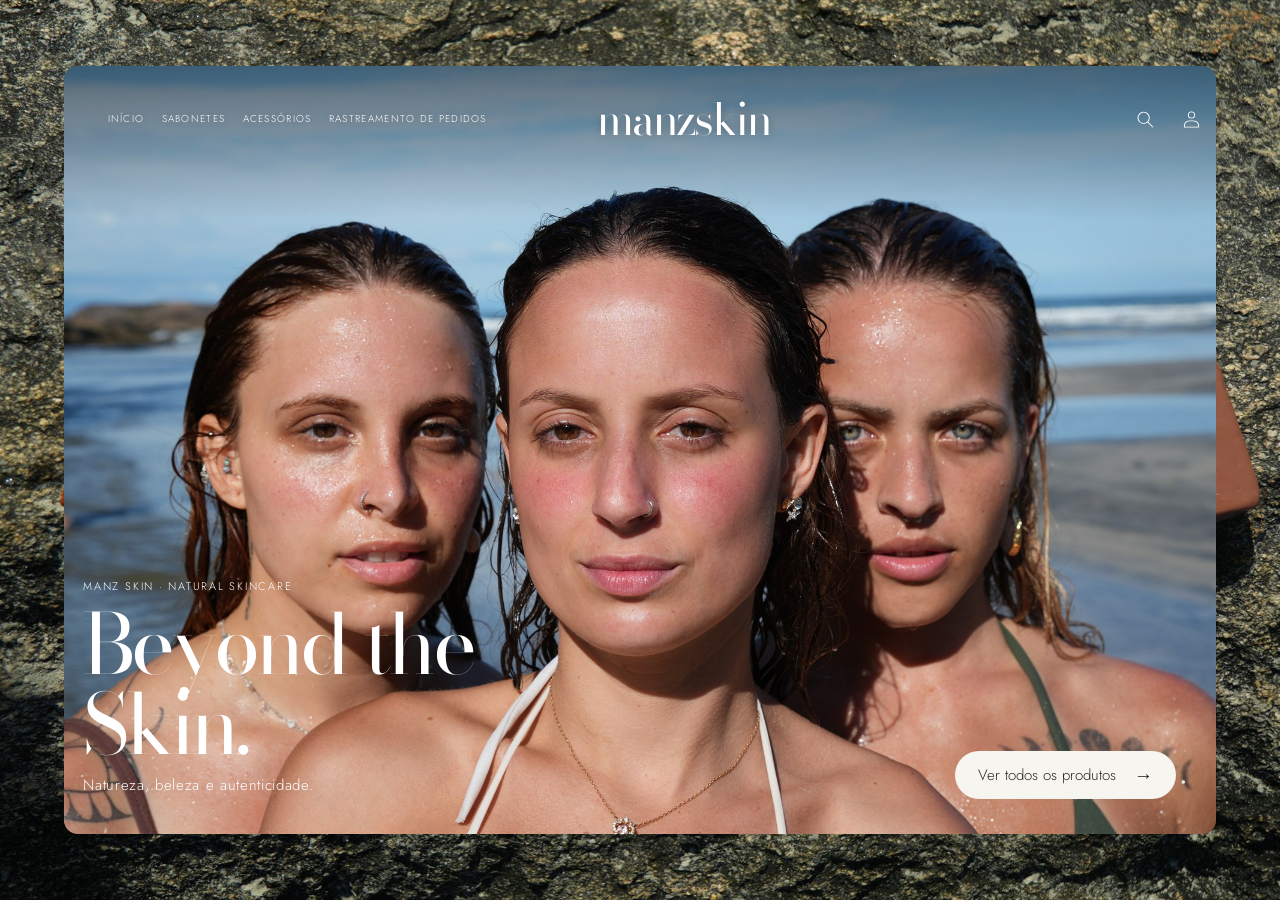
==== local-preview/hero-v2/index.html @ 19924c07 "Save Manz Skin Hero V2" ====
<!doctype html>
<html lang="pt-BR" class="js">
  <head>
    <meta charset="utf-8">
    <meta name="viewport" content="width=device-width, initial-scale=1">
    <meta name="theme-color" content="#ffffff">
    <title>Manz Skin — Hero V2 · Prévia local</title>
    <link rel="preload" href="../../assets/manz-bodoni-moda-latin.woff2" as="font" type="font/woff2" crossorigin>
    <link rel="preload" href="../../assets/manz-jost-light-latin.woff2" as="font" type="font/woff2" crossorigin>
    <link rel="stylesheet" href="../../assets/base.css">
    <link rel="stylesheet" href="../../assets/component-menu-drawer.css">
    <link rel="stylesheet" href="../hero-v1/local.css">
    <link rel="stylesheet" href="../../assets/manz-hero-v1.css">
    <link rel="stylesheet" href="../../assets/manz-hero-v2.css">
    <link rel="stylesheet" href="local-v2.css">
    <script src="../../assets/global.js" defer></script>
    <script src="../../assets/manz-hero-gsap.min.js" defer></script>
    <script src="../../assets/manz-hero-v1.js" defer></script>
    <script src="../hero-v1/local.js" defer></script>
  </head>
  <body class="manz-hero-page manz-hero-v2-active">
    <a class="local-skip-link" href="#MainContent">Pular para o conteúdo</a>
    <main id="MainContent" tabindex="-1">
      <section class="section-manz-hero-v2">
        <manz-hero class="manz-hero-shell manz-hero-v2-shell" data-manz-hero data-manz-hero-v2 data-animate="true" style="--manz-hero-v2-frame-width: 90vw; --manz-hero-v2-frame-height: 60vw; --manz-hero-v2-panel-bottom-gap: calc((100svh - min(60vw, 93.333svh)) / 2); --manz-hero-v2-radius: 14px; --manz-hero-v2-background-x: 50%; --manz-hero-v2-background-y: 52%; --manz-hero-v2-portrait-x: 50%; --manz-hero-v2-portrait-y: 50%; --manz-hero-v2-portrait-mobile-x: 50%; --manz-hero-v2-portrait-mobile-y: 45%;">
          <div class="manz-hero-v2" aria-labelledby="ManzHeroV2Title-local">
            <div class="manz-hero-v2__background" aria-hidden="true">
              <img class="manz-hero-v2__background-image" src="../../assets/manz-hero-v2-soaps-1920.jpg" srcset="../../assets/manz-hero-v2-soaps-960.jpg 960w, ../../assets/manz-hero-v2-soaps-1920.jpg 1920w, ../../assets/manz-hero-v2-soaps-2880.jpg 2880w" sizes="100vw" width="2880" height="1920" alt="" loading="eager" fetchpriority="high">
            </div>
            <div class="manz-hero-v2__panel">
              <div class="section-header shopify-section-group-header-group">
      <div class="header-wrapper">
        <header class="header header--top-center header--mobile-center page-width header--has-menu header--has-account">
          <nav class="manz-hero-nav" aria-label="Navegação principal">
            <a class="manz-hero-nav__link" href="#MainContent" aria-current="page">INÍCIO</a>
            <span class="manz-hero-nav__link" aria-disabled="true">SABONETES</span>
            <span class="manz-hero-nav__link" aria-disabled="true">ACESSÓRIOS</span>
            <span class="manz-hero-nav__link" aria-disabled="true">RASTREAMENTO DE PEDIDOS</span>
          </nav>

          <header-drawer data-breakpoint="tablet">
            <details id="Details-menu-drawer-container" class="menu-drawer-container">
              <summary class="header__icon header__icon--menu header__icon--summary link focus-inset" aria-label="Menu" aria-expanded="false">
                <span>
                  <svg class="icon icon-hamburger" viewBox="0 0 18 16" fill="none" aria-hidden="true"><path d="M1 .5a.5.5 0 100 1h15.71a.5.5 0 000-1H1zM.5 8a.5.5 0 01.5-.5h15.71a.5.5 0 010 1H1A.5.5 0 01.5 8zm0 7a.5.5 0 01.5-.5h15.71a.5.5 0 010 1H1a.5.5 0 01-.5-.5z" fill="currentColor"/></svg>
                  <svg class="icon icon-close" viewBox="0 0 18 17" fill="none" aria-hidden="true"><path d="M1 1l16 15M17 1 1 16" stroke="currentColor" stroke-width="1"/></svg>
                </span>
              </summary>
              <div id="menu-drawer" class="menu-drawer motion-reduce">
                <div class="menu-drawer__inner-container">
                  <div class="menu-drawer__navigation-container">
                    <nav class="menu-drawer__navigation" aria-label="Menu mobile">
                      <ul class="menu-drawer__menu has-submenu list-menu" role="list">
                        <li class="manz-hero-drawer-links">
                          <nav class="manz-hero-nav manz-hero-nav--mobile" aria-label="Navegação mobile">
                            <a class="manz-hero-nav__link" href="#MainContent">INÍCIO</a>
                            <span class="manz-hero-nav__link" aria-disabled="true">SABONETES</span>
                            <span class="manz-hero-nav__link" aria-disabled="true">ACESSÓRIOS</span>
                            <span class="manz-hero-nav__link" aria-disabled="true">RASTREAMENTO DE PEDIDOS</span>
                          </nav>
                        </li>
                      </ul>
                    </nav>
                  </div>
                </div>
              </div>
            </details>
          </header-drawer>

          <div class="header__heading">
            <a class="header__heading-link link link--text focus-inset" href="#MainContent" aria-label="Manz Skin, início"><span class="manz-hero-wordmark">manzskin</span></a>
          </div>

          <div class="header__icons">
            <span class="header__search">
              <button class="header__icon header__icon--search link focus-inset" type="button" aria-label="Busca — visual nesta prévia" aria-disabled="true" title="Busca disponível na loja Shopify">
                <svg class="icon icon-search" viewBox="0 0 18 19" fill="none" aria-hidden="true"><path fill-rule="evenodd" clip-rule="evenodd" d="M11.03 11.68A5.784 5.784 0 112.85 3.5a5.784 5.784 0 018.18 8.18zm.26 1.12a6.78 6.78 0 11.72-.7l5.4 5.4a.5.5 0 11-.71.7l-5.41-5.4z" fill="currentColor"/></svg>
              </button>
            </span>
            <button class="header__icon header__icon--account link focus-inset small-hide" type="button" aria-label="Perfil — visual nesta prévia" aria-disabled="true" title="Perfil disponível na loja Shopify">
              <svg class="icon icon-account" viewBox="0 0 18 19" fill="none" aria-hidden="true"><path fill-rule="evenodd" clip-rule="evenodd" d="M6 4.5a3 3 0 116 0 3 3 0 01-6 0zm3-4a4 4 0 100 8 4 4 0 000-8zm5.58 12.15c1.12.82 1.83 2.24 1.91 4.85H1.51c.08-2.6.79-4.03 1.9-4.85C4.66 11.75 6.5 11.5 9 11.5s4.35.26 5.58 1.15zM9 10.5c-2.5 0-4.65.24-6.17 1.35C1.27 12.98.5 14.93.5 18v.5h17V18c0-3.07-.77-5.02-2.33-6.15-1.52-1.1-3.67-1.35-6.17-1.35z" fill="currentColor"/></svg>
            </button>
            <button class="header__icon header__icon--cart link focus-inset" type="button" aria-label="Carrinho — visual nesta prévia" aria-disabled="true" title="Carrinho disponível na loja Shopify">
              <svg class="icon icon-cart-empty" viewBox="0 0 40 40" fill="none" aria-hidden="true"><path d="m15.75 11.8h-3.16l-.77 11.6a5 5 0 0 0 4.99 5.34h7.38a5 5 0 0 0 4.99-5.33l-.78-11.61zm0 1h-2.22l-.71 10.67a4 4 0 0 0 3.99 4.27h7.38a4 4 0 0 0 4-4.27l-.72-10.67h-2.22v.63a4.75 4.75 0 1 1 -9.5 0zm8.5 0h-7.5v.63a3.75 3.75 0 1 0 7.5 0z" fill="currentColor" fill-rule="evenodd"/></svg>
            </button>
          </div>
        </header>
      </div>
    </div>

              <img class="manz-hero__image manz-hero-v2__portrait" src="../../assets/manz-hero-v1-1920.jpg" srcset="../../assets/manz-hero-v1-960.jpg 960w, ../../assets/manz-hero-v1-1920.jpg 1920w, ../../assets/manz-hero-v1-2880.jpg 2880w" sizes="(min-width: 750px) 90vw, 100vw" width="2880" height="1920" alt="Três modelos à beira-mar na campanha Manz Skin" loading="eager" fetchpriority="high">
              <div class="manz-hero-v2__copy-shade" aria-hidden="true"></div>
              <a class="manz-hero-v2__cta" href="https://manz.skin/collections/all" target="_blank" rel="noopener">
                Ver todos os produtos <span aria-hidden="true">→</span>
              </a>
            </div>
            <div class="manz-hero__copy manz-hero-v2__copy">
              <p class="manz-hero__eyebrow">MANZ SKIN · NATURAL SKINCARE</p>
              <h1 id="ManzHeroV2Title-local" class="manz-hero__title">
                <span class="manz-hero__line"><span class="manz-hero__line-inner">Beyond the</span></span>
                <span class="manz-hero__line"><span class="manz-hero__line-inner">Skin.</span></span>
                </h1>
                <p class="manz-hero__caption">Natureza, beleza e autenticidade.</p>
              </div>
          </div>
        </manz-hero>
      </section>
    </main>
  </body>
</html>
---- assets/base.css ----
:root {
  --alpha-button-background: 1;
  --alpha-button-border: 1;
  --alpha-link: 0.85;
  --alpha-badge-border: 0.1;
}

.product-card-wrapper .card,
.contains-card--product {
  --border-radius: var(--product-card-corner-radius);
  --border-width: var(--product-card-border-width);
  --border-opacity: var(--product-card-border-opacity);
  --shadow-horizontal-offset: var(--product-card-shadow-horizontal-offset);
  --shadow-vertical-offset: var(--product-card-shadow-vertical-offset);
  --shadow-blur-radius: var(--product-card-shadow-blur-radius);
  --shadow-opacity: var(--product-card-shadow-opacity);
  --shadow-visible: var(--product-card-shadow-visible);
  --image-padding: var(--product-card-image-padding);
  --text-alignment: var(--product-card-text-alignment);
}

.collection-card-wrapper .card,
.contains-card--collection {
  --border-radius: var(--collection-card-corner-radius);
  --border-width: var(--collection-card-border-width);
  --border-opacity: var(--collection-card-border-opacity);
  --shadow-horizontal-offset: var(--collection-card-shadow-horizontal-offset);
  --shadow-vertical-offset: var(--collection-card-shadow-vertical-offset);
  --shadow-blur-radius: var(--collection-card-shadow-blur-radius);
  --shadow-opacity: var(--collection-card-shadow-opacity);
  --shadow-visible: var(--collection-card-shadow-visible);
  --image-padding: var(--collection-card-image-padding);
  --text-alignment: var(--collection-card-text-alignment);
}

.article-card-wrapper .card,
.contains-card--article {
  --border-radius: var(--blog-card-corner-radius);
  --border-width: var(--blog-card-border-width);
  --border-opacity: var(--blog-card-border-opacity);
  --shadow-horizontal-offset: var(--blog-card-shadow-horizontal-offset);
  --shadow-vertical-offset: var(--blog-card-shadow-vertical-offset);
  --shadow-blur-radius: var(--blog-card-shadow-blur-radius);
  --shadow-opacity: var(--blog-card-shadow-opacity);
  --shadow-visible: var(--blog-card-shadow-visible);
  --image-padding: var(--blog-card-image-padding);
  --text-alignment: var(--blog-card-text-alignment);
}

.contains-content-container,
.content-container {
  --border-radius: var(--text-boxes-radius);
  --border-width: var(--text-boxes-border-width);
  --border-opacity: var(--text-boxes-border-opacity);
  --shadow-horizontal-offset: var(--text-boxes-shadow-horizontal-offset);
  --shadow-vertical-offset: var(--text-boxes-shadow-vertical-offset);
  --shadow-blur-radius: var(--text-boxes-shadow-blur-radius);
  --shadow-opacity: var(--text-boxes-shadow-opacity);
  --shadow-visible: var(--text-boxes-shadow-visible);
}

.contains-media,
.global-media-settings {
  --border-radius: var(--media-radius);
  --border-width: var(--media-border-width);
  --border-opacity: var(--media-border-opacity);
  --shadow-horizontal-offset: var(--media-shadow-horizontal-offset);
  --shadow-vertical-offset: var(--media-shadow-vertical-offset);
  --shadow-blur-radius: var(--media-shadow-blur-radius);
  --shadow-opacity: var(--media-shadow-opacity);
  --shadow-visible: var(--media-shadow-visible);
}

/* base */

.no-js:not(html) {
  display: none !important;
}

html.no-js .no-js:not(html) {
  display: block !important;
}

.no-js-inline {
  display: none !important;
}

html.no-js .no-js-inline {
  display: inline-block !important;
}

html.no-js .no-js-hidden {
  display: none !important;
}

.page-width {
  max-width: var(--page-width);
  margin: 0 auto;
  padding: 0 1.5rem;
}

body:has(.section-header .drawer-menu) .announcement-bar-section .page-width {
  max-width: 100%;
}

.page-width.drawer-menu {
  max-width: 100%;
}

.page-width-desktop {
  padding: 0;
  margin: 0 auto;
}

.utility-bar__grid.page-width {
  padding-left: 3rem;
  padding-right: 3rem;
}

@media screen and (min-width: 750px) {
  .page-width {
    padding: 0 5rem;
  }

  .header.page-width,
  .utility-bar__grid.page-width {
    padding-left: 3.2rem;
    padding-right: 3.2rem;
  }

  .page-width--narrow {
    padding: 0 9rem;
  }

  .page-width-desktop {
    padding: 0;
  }

  .page-width-tablet {
    padding: 0 5rem;
  }
}

@media screen and (min-width: 990px) {
  .header:not(.drawer-menu).page-width {
    padding-left: 5rem;
    padding-right: 5rem;
  }

  .page-width--narrow {
    max-width: 72.6rem;
    padding: 0;
  }

  .page-width-desktop {
    max-width: var(--page-width);
    padding: 0 5rem;
  }
}

.isolate {
  position: relative;
  z-index: 0;
}

.section + .section {
  margin-top: var(--spacing-sections-mobile);
}

@media screen and (min-width: 750px) {
  .section + .section {
    margin-top: var(--spacing-sections-desktop);
  }
}

.element-margin-top {
  margin-top: 5rem;
}

@media screen and (min-width: 750px) {
  .element-margin {
    margin-top: calc(5rem + var(--page-width-margin));
  }
}

.background-secondary {
  background-color: rgba(var(--color-foreground), 0.04);
}

.grid-auto-flow {
  display: grid;
  grid-auto-flow: column;
}

.page-margin,
.shopify-challenge__container {
  margin: 7rem auto;
}

.rte-width {
  max-width: 82rem;
  margin: 0 auto 2rem;
}

.list-unstyled {
  margin: 0;
  padding: 0;
  list-style: none;
}

.hidden {
  display: none !important;
}

.visually-hidden {
  position: absolute !important;
  overflow: hidden;
  width: 1px;
  height: 1px;
  margin: -1px;
  padding: 0;
  border: 0;
  clip: rect(0 0 0 0);
  word-wrap: normal !important;
}

.visually-hidden--inline {
  margin: 0;
  height: 1em;
}

.overflow-hidden {
  overflow: hidden;
}

.skip-to-content-link:focus {
  z-index: 9999;
  position: inherit;
  overflow: auto;
  width: auto;
  height: auto;
  clip: auto;
}

.full-width-link {
  position: absolute;
  top: 0;
  right: 0;
  bottom: 0;
  left: 0;
  z-index: 2;
}

::selection {
  background-color: rgba(var(--color-foreground), 0.2);
}

.text-body {
  font-size: 1.5rem;
  letter-spacing: 0.06rem;
  line-height: calc(1 + 0.8 / var(--font-body-scale));
  font-family: var(--font-body-family);
  font-style: var(--font-body-style);
  font-weight: var(--font-body-weight);
}

h1,
h2,
h3,
h4,
h5,
.h0,
.h1,
.h2,
.h3,
.h4,
.h5 {
  font-family: var(--font-heading-family);
  font-style: var(--font-heading-style);
  font-weight: var(--font-heading-weight);
  letter-spacing: calc(var(--font-heading-scale) * 0.06rem);
  color: rgb(var(--color-foreground));
  line-height: calc(1 + 0.3 / max(1, var(--font-heading-scale)));
  word-break: break-word;
}

.hxl {
  font-size: calc(var(--font-heading-scale) * 5rem);
}

@media only screen and (min-width: 750px) {
  .hxl {
    font-size: calc(var(--font-heading-scale) * 6.2rem);
  }
}

.h0 {
  font-size: calc(var(--font-heading-scale) * 4rem);
}

@media only screen and (min-width: 750px) {
  .h0 {
    font-size: calc(var(--font-heading-scale) * 5.2rem);
  }
}

h1,
.h1 {
  font-size: calc(var(--font-heading-scale) * 3rem);
}

@media only screen and (min-width: 750px) {
  h1,
  .h1 {
    font-size: calc(var(--font-heading-scale) * 4rem);
  }
}

h2,
.h2 {
  font-size: calc(var(--font-heading-scale) * 2rem);
}

@media only screen and (min-width: 750px) {
  h2,
  .h2 {
    font-size: calc(var(--font-heading-scale) * 2.4rem);
  }
}

h3,
.h3 {
  font-size: calc(var(--font-heading-scale) * 1.7rem);
}

@media only screen and (min-width: 750px) {
  h3,
  .h3 {
    font-size: calc(var(--font-heading-scale) * 1.8rem);
  }
}

h4,
.h4 {
  font-family: var(--font-heading-family);
  font-style: var(--font-heading-style);
  font-size: calc(var(--font-heading-scale) * 1.5rem);
}

h5,
.h5 {
  font-size: calc(var(--font-heading-scale) * 1.2rem);
}

@media only screen and (min-width: 750px) {
  h5,
  .h5 {
    font-size: calc(var(--font-heading-scale) * 1.3rem);
  }
}

h6,
.h6 {
  color: rgba(var(--color-foreground), 0.75);
  margin-block-start: 1.67em;
  margin-block-end: 1.67em;
}

blockquote {
  font-style: italic;
  color: rgba(var(--color-foreground), 0.75);
  border-left: 0.2rem solid rgba(var(--color-foreground), 0.2);
  padding-left: 1rem;
}

@media screen and (min-width: 750px) {
  blockquote {
    padding-left: 1.5rem;
  }
}

.caption {
  font-size: 1rem;
  letter-spacing: 0.07rem;
  line-height: calc(1 + 0.7 / var(--font-body-scale));
}

@media screen and (min-width: 750px) {
  .caption {
    font-size: 1.2rem;
  }
}

.caption-with-letter-spacing {
  font-size: 1rem;
  letter-spacing: 0.13rem;
  line-height: calc(1 + 0.2 / var(--font-body-scale));
  text-transform: uppercase;
}

.caption-with-letter-spacing--medium {
  font-size: 1.2rem;
  letter-spacing: 0.16rem;
}

.caption-with-letter-spacing--large {
  font-size: 1.4rem;
  letter-spacing: 0.18rem;
}

.caption-large,
.customer .field input,
.customer select,
.field__input,
.form__label,
.select__select {
  font-size: 1.3rem;
  line-height: calc(1 + 0.5 / var(--font-body-scale));
  letter-spacing: 0.04rem;
}

.color-foreground {
  color: rgb(var(--color-foreground));
}

table:not([class]) {
  table-layout: fixed;
  border-collapse: collapse;
  font-size: 1.4rem;
  border-style: hidden;
  box-shadow: 0 0 0 0.1rem rgba(var(--color-foreground), 0.2);
  /* draws the table border  */
}

table:not([class]) td,
table:not([class]) th {
  padding: 1em;
  border: 0.1rem solid rgba(var(--color-foreground), 0.2);
}

@media screen and (max-width: 749px) {
  .small-hide {
    display: none !important;
  }
}

@media screen and (min-width: 750px) and (max-width: 989px) {
  .medium-hide {
    display: none !important;
  }
}

@media screen and (min-width: 990px) {
  .large-up-hide {
    display: none !important;
  }
}

.left {
  text-align: left;
}

.center {
  text-align: center;
}

.right {
  text-align: right;
}

.uppercase {
  text-transform: uppercase;
}

.light {
  opacity: 0.7;
}

a:empty,
ul:empty,
dl:empty,
div:empty,
section:empty,
article:empty,
p:empty,
h1:empty,
h2:empty,
h3:empty,
h4:empty,
h5:empty,
h6:empty {
  display: none;
}

.link,
.customer a {
  cursor: pointer;
  display: inline-block;
  border: none;
  box-shadow: none;
  text-decoration: underline;
  text-underline-offset: 0.3rem;
  color: rgb(var(--color-link));
  background-color: transparent;
  font-size: 1.4rem;
  font-family: inherit;
}

.link--text {
  color: rgb(var(--color-foreground));
}

.link--text:hover {
  color: rgba(var(--color-foreground), 0.75);
}

.link-with-icon {
  display: inline-flex;
  font-size: 1.4rem;
  font-weight: 600;
  letter-spacing: 0.1rem;
  text-decoration: none;
  margin-bottom: 4.5rem;
  white-space: nowrap;
}

.link-with-icon .icon {
  width: 1.5rem;
  margin-left: 1rem;
}

a:not([href]) {
  cursor: not-allowed;
}

.circle-divider::after {
  content: '\2022';
  margin: 0 1.3rem 0 1.5rem;
}

.circle-divider:last-of-type::after {
  display: none;
}

hr {
  border: none;
  height: 0.1rem;
  background-color: rgba(var(--color-foreground), 0.2);
  display: block;
  margin: 5rem 0;
}

@media screen and (min-width: 750px) {
  hr {
    margin: 7rem 0;
  }
}

.full-unstyled-link {
  text-decoration: none;
  color: currentColor;
  display: block;
}

.placeholder {
  background-color: rgba(var(--color-foreground), 0.04);
  color: rgba(var(--color-foreground), 0.55);
  fill: rgba(var(--color-foreground), 0.55);
}

details > * {
  box-sizing: border-box;
}

.break {
  word-break: break-word;
}

.visibility-hidden {
  visibility: hidden;
}

@media (prefers-reduced-motion) {
  .motion-reduce {
    transition: none !important;
    animation: none !important;
  }
}

:root {
  --duration-short: 100ms;
  --duration-default: 200ms;
  --duration-announcement-bar: 250ms;
  --duration-medium: 300ms;
  --duration-long: 500ms;
  --duration-extra-long: 600ms;
  --duration-extended: 3s;
  --ease-out-slow: cubic-bezier(0, 0, 0.3, 1);
  --animation-slide-in: slideIn var(--duration-extra-long) var(--ease-out-slow) forwards;
  --animation-fade-in: fadeIn var(--duration-extra-long) var(--ease-out-slow);
}

.underlined-link,
.customer a,
.inline-richtext a {
  text-underline-offset: 0.3rem;
  text-decoration-thickness: 0.1rem;
  transition: text-decoration-thickness ease 100ms;
}

.underlined-link,
.customer a {
  color: rgba(var(--color-link), var(--alpha-link));
}

.inline-richtext a,
.rte.inline-richtext a {
  color: currentColor;
}

.underlined-link:hover,
.customer a:hover,
.inline-richtext a:hover {
  color: rgb(var(--color-link));
  text-decoration-thickness: 0.2rem;
}

.icon-arrow {
  width: 1.5rem;
}

h3 .icon-arrow,
.h3 .icon-arrow {
  width: calc(var(--font-heading-scale) * 1.5rem);
}

/* arrow animation */
.animate-arrow .icon-arrow path {
  transform: translateX(-0.25rem);
  transition: transform var(--duration-short) ease;
}

.animate-arrow:hover .icon-arrow path {
  transform: translateX(-0.05rem);
}

/* base-details-summary */
summary {
  cursor: pointer;
  list-style: none;
  position: relative;
}

summary .icon-caret {
  position: absolute;
  height: 0.6rem;
  right: 1.5rem;
  top: calc(50% - 0.2rem);
}

summary::-webkit-details-marker {
  display: none;
}

.disclosure-has-popup {
  position: relative;
}

.disclosure-has-popup[open] > summary::before {
  position: fixed;
  top: 0;
  right: 0;
  bottom: 0;
  left: 0;
  z-index: 2;
  display: block;
  cursor: default;
  content: ' ';
  background: transparent;
}

.disclosure-has-popup > summary::before {
  display: none;
}

.disclosure-has-popup[open] > summary + * {
  z-index: 100;
}

@media screen and (min-width: 750px) {
  .disclosure-has-popup[open] > summary + * {
    z-index: 4;
  }

  .facets .disclosure-has-popup[open] > summary + * {
    z-index: 2;
  }
}

/* base-focus */
/*
  Focus ring - default (with offset)
*/

*:focus {
  outline: 0;
  box-shadow: none;
}

*:focus-visible {
  outline: 0.2rem solid rgba(var(--color-foreground), 0.5);
  outline-offset: 0.3rem;
  box-shadow: 0 0 0 0.3rem rgb(var(--color-background)), 0 0 0.5rem 0.4rem rgba(var(--color-foreground), 0.3);
}

/* Fallback - for browsers that don't support :focus-visible, a fallback is set for :focus */
.focused,
.no-js *:focus {
  outline: 0.2rem solid rgba(var(--color-foreground), 0.5);
  outline-offset: 0.3rem;
  box-shadow: 0 0 0 0.3rem rgb(var(--color-background)), 0 0 0.5rem 0.4rem rgba(var(--color-foreground), 0.3);
}

/* Negate the fallback side-effect for browsers that support :focus-visible */
.no-js *:focus:not(:focus-visible) {
  outline: 0;
  box-shadow: none;
}

/*
  Focus ring - inset
*/

.focus-inset:focus-visible {
  outline: 0.2rem solid rgba(var(--color-foreground), 0.5);
  outline-offset: -0.2rem;
  box-shadow: 0 0 0.2rem 0 rgba(var(--color-foreground), 0.3);
}

.focused.focus-inset,
.no-js .focus-inset:focus {
  outline: 0.2rem solid rgba(var(--color-foreground), 0.5);
  outline-offset: -0.2rem;
  box-shadow: 0 0 0.2rem 0 rgba(var(--color-foreground), 0.3);
}

.no-js .focus-inset:focus:not(:focus-visible) {
  outline: 0;
  box-shadow: none;
}

/*
  Focus ring - none
*/

/* Dangerous for a11y - Use with care */
.focus-none {
  box-shadow: none !important;
  outline: 0 !important;
}

.focus-offset:focus-visible {
  outline: 0.2rem solid rgba(var(--color-foreground), 0.5);
  outline-offset: 1rem;
  box-shadow: 0 0 0 1rem rgb(var(--color-background)), 0 0 0.2rem 1.2rem rgba(var(--color-foreground), 0.3);
}

.focus-offset.focused,
.no-js .focus-offset:focus {
  outline: 0.2rem solid rgba(var(--color-foreground), 0.5);
  outline-offset: 1rem;
  box-shadow: 0 0 0 1rem rgb(var(--color-background)), 0 0 0.2rem 1.2rem rgba(var(--color-foreground), 0.3);
}

.no-js .focus-offset:focus:not(:focus-visible) {
  outline: 0;
  box-shadow: none;
}

/* component-title */
.title,
.title-wrapper-with-link {
  margin: 3rem 0 2rem;
}

.title-wrapper-with-link .title {
  margin: 0;
}

.title .link {
  font-size: inherit;
}

.title-wrapper {
  margin-bottom: 3rem;
}

.title-wrapper-with-link {
  display: flex;
  justify-content: space-between;
  align-items: flex-end;
  gap: 1rem;
  margin-bottom: 3rem;
  flex-wrap: wrap;
}

.title--primary {
  margin: 4rem 0;
}

.title-wrapper--self-padded-tablet-down,
.title-wrapper--self-padded-mobile {
  padding-left: 1.5rem;
  padding-right: 1.5rem;
}

@media screen and (min-width: 750px) {
  .title-wrapper--self-padded-mobile {
    padding-left: 0;
    padding-right: 0;
  }
}

@media screen and (min-width: 990px) {
  .title,
  .title-wrapper-with-link {
    margin: 5rem 0 3rem;
  }

  .title--primary {
    margin: 2rem 0;
  }

  .title-wrapper-with-link {
    align-items: center;
  }

  .title-wrapper-with-link .title {
    margin-bottom: 0;
  }

  .title-wrapper--self-padded-tablet-down {
    padding-left: 0;
    padding-right: 0;
  }
}

.title-wrapper-with-link .link-with-icon {
  margin: 0;
  flex-shrink: 0;
  display: flex;
  align-items: center;
}

.title-wrapper-with-link .link-with-icon svg {
  width: 1.5rem;
}

.title-wrapper-with-link a {
  margin-top: 0;
  flex-shrink: 0;
}

.title-wrapper--no-top-margin {
  margin-top: 0;
}

.title-wrapper--no-top-margin > .title {
  margin-top: 0;
}

.subtitle {
  font-size: 1.8rem;
  line-height: calc(1 + 0.8 / var(--font-body-scale));
  letter-spacing: 0.06rem;
  color: rgba(var(--color-foreground), 0.7);
}

.subtitle--small {
  font-size: 1.4rem;
  letter-spacing: 0.1rem;
}

.subtitle--medium {
  font-size: 1.6rem;
  letter-spacing: 0.08rem;
}

/* component-grid */
.grid {
  display: flex;
  flex-wrap: wrap;
  margin-bottom: 2rem;
  padding: 0;
  list-style: none;
  column-gap: var(--grid-mobile-horizontal-spacing);
  row-gap: var(--grid-mobile-vertical-spacing);
}

@media screen and (min-width: 750px) {
  .grid {
    column-gap: var(--grid-desktop-horizontal-spacing);
    row-gap: var(--grid-desktop-vertical-spacing);
  }
}

.grid:last-child {
  margin-bottom: 0;
}

.grid__item {
  width: calc(25% - var(--grid-mobile-horizontal-spacing) * 3 / 4);
  max-width: calc(50% - var(--grid-mobile-horizontal-spacing) / 2);
  flex-grow: 1;
  flex-shrink: 0;
}

@media screen and (min-width: 750px) {
  .grid__item {
    width: calc(25% - var(--grid-desktop-horizontal-spacing) * 3 / 4);
    max-width: calc(50% - var(--grid-desktop-horizontal-spacing) / 2);
  }
}

.grid--gapless.grid {
  column-gap: 0;
  row-gap: 0;
}

@media screen and (max-width: 749px) {
  .grid__item.slider__slide--full-width {
    width: 100%;
    max-width: none;
  }
}

.grid--1-col .grid__item {
  max-width: 100%;
  width: 100%;
}

.grid--3-col .grid__item {
  width: calc(33.33% - var(--grid-mobile-horizontal-spacing) * 2 / 3);
}

@media screen and (min-width: 750px) {
  .grid--3-col .grid__item {
    width: calc(33.33% - var(--grid-desktop-horizontal-spacing) * 2 / 3);
  }
}

.grid--2-col .grid__item {
  width: calc(50% - var(--grid-mobile-horizontal-spacing) / 2);
}

@media screen and (min-width: 750px) {
  .grid--2-col .grid__item {
    width: calc(50% - var(--grid-desktop-horizontal-spacing) / 2);
  }

  .grid--4-col-tablet .grid__item {
    width: calc(25% - var(--grid-desktop-horizontal-spacing) * 3 / 4);
  }

  .grid--3-col-tablet .grid__item {
    width: calc(33.33% - var(--grid-desktop-horizontal-spacing) * 2 / 3);
  }

  .grid--2-col-tablet .grid__item {
    width: calc(50% - var(--grid-desktop-horizontal-spacing) / 2);
  }
}

@media screen and (max-width: 989px) {
  .grid--1-col-tablet-down .grid__item {
    width: 100%;
    max-width: 100%;
  }

  .slider--tablet.grid--peek {
    margin: 0;
    width: 100%;
  }

  .slider--tablet.grid--peek .grid__item {
    box-sizing: content-box;
    margin: 0;
  }

  .slider.slider--tablet .scroll-trigger.animate--slide-in,
  .slider.slider--mobile .scroll-trigger.animate--slide-in {
    animation: none;
    opacity: 1;
    transform: inherit;
  }

  .scroll-trigger:not(.scroll-trigger--offscreen) .slider--tablet {
    animation: var(--animation-slide-in);
  }
}

@media screen and (min-width: 990px) {
  .grid--6-col-desktop .grid__item {
    width: calc(16.66% - var(--grid-desktop-horizontal-spacing) * 5 / 6);
    max-width: calc(16.66% - var(--grid-desktop-horizontal-spacing) * 5 / 6);
  }

  .grid--5-col-desktop .grid__item {
    width: calc(20% - var(--grid-desktop-horizontal-spacing) * 4 / 5);
    max-width: calc(20% - var(--grid-desktop-horizontal-spacing) * 4 / 5);
  }

  .grid--4-col-desktop .grid__item {
    width: calc(25% - var(--grid-desktop-horizontal-spacing) * 3 / 4);
    max-width: calc(25% - var(--grid-desktop-horizontal-spacing) * 3 / 4);
  }

  .grid--3-col-desktop .grid__item {
    width: calc(33.33% - var(--grid-desktop-horizontal-spacing) * 2 / 3);
    max-width: calc(33.33% - var(--grid-desktop-horizontal-spacing) * 2 / 3);
  }

  .grid--2-col-desktop .grid__item {
    width: calc(50% - var(--grid-desktop-horizontal-spacing) / 2);
    max-width: calc(50% - var(--grid-desktop-horizontal-spacing) / 2);
  }

  .slider.slider--desktop .scroll-trigger.animate--slide-in {
    animation: none;
    opacity: 1;
    transform: inherit;
  }

  .scroll-trigger:not(.scroll-trigger--offscreen) .slider--desktop {
    animation: var(--animation-slide-in);
  }
}

@media screen and (min-width: 990px) {
  .grid--1-col-desktop {
    flex: 0 0 100%;
    max-width: 100%;
  }

  .grid--1-col-desktop .grid__item {
    width: 100%;
    max-width: 100%;
  }
}

@media screen and (max-width: 749px) {
  .grid--peek.slider--mobile {
    margin: 0;
    width: 100%;
  }

  .grid--peek.slider--mobile .grid__item {
    box-sizing: content-box;
    margin: 0;
  }

  .grid--peek .grid__item {
    min-width: 35%;
  }

  .grid--peek.slider .grid__item:first-of-type {
    margin-left: 1.5rem;
  }

  /* Fix to show some space at the end of our sliders in all browsers */
  .grid--peek.slider:after {
    margin-left: calc(-1 * var(--grid-mobile-horizontal-spacing));
  }

  .grid--2-col-tablet-down .grid__item {
    width: calc(50% - var(--grid-mobile-horizontal-spacing) / 2);
  }

  .slider--tablet.grid--peek.grid--2-col-tablet-down .grid__item,
  .grid--peek .grid__item {
    width: calc(50% - var(--grid-mobile-horizontal-spacing) - 3rem);
  }

  .slider--tablet.grid--peek.grid--1-col-tablet-down .grid__item,
  .slider--mobile.grid--peek.grid--1-col-tablet-down .grid__item {
    width: calc(100% - var(--grid-mobile-horizontal-spacing) - 3rem);
  }
}

@media screen and (min-width: 750px) and (max-width: 989px) {
  .slider--tablet.grid--peek .grid__item {
    width: calc(25% - var(--grid-desktop-horizontal-spacing) - 3rem);
  }

  .slider--tablet.grid--peek.grid--3-col-tablet .grid__item {
    width: calc(33.33% - var(--grid-desktop-horizontal-spacing) - 3rem);
  }

  .slider--tablet.grid--peek.grid--2-col-tablet .grid__item,
  .slider--tablet.grid--peek.grid--2-col-tablet-down .grid__item {
    width: calc(50% - var(--grid-desktop-horizontal-spacing) - 3rem);
  }

  .slider--tablet.grid--peek .grid__item:first-of-type {
    margin-left: 1.5rem;
  }

  .grid--2-col-tablet-down .grid__item {
    width: calc(50% - var(--grid-desktop-horizontal-spacing) / 2);
  }

  .grid--1-col-tablet-down.grid--peek .grid__item {
    width: calc(100% - var(--grid-desktop-horizontal-spacing) - 3rem);
  }
}

/* component-media */
.media {
  display: block;
  background-color: rgba(var(--color-foreground), 0.1);
  position: relative;
  overflow: hidden;
}

.media--transparent {
  background-color: transparent;
}

.media > *:not(.zoom):not(.deferred-media__poster-button),
.media model-viewer {
  display: block;
  max-width: 100%;
  position: absolute;
  top: 0;
  left: 0;
  height: 100%;
  width: 100%;
}

.media > img {
  object-fit: cover;
  object-position: center center;
  transition: opacity 0.4s cubic-bezier(0.25, 0.46, 0.45, 0.94);
}

.media--square {
  padding-bottom: 100%;
}

.media--portrait {
  padding-bottom: 125%;
}

.media--landscape {
  padding-bottom: 66.6%;
}

.media--cropped {
  padding-bottom: 56%;
}

.media--16-9 {
  padding-bottom: 56.25%;
}

.media--circle {
  padding-bottom: 100%;
  border-radius: 50%;
}

.media.media--hover-effect > img + img {
  opacity: 0;
}

@media screen and (min-width: 990px) {
  .media--cropped {
    padding-bottom: 63%;
  }
}

deferred-media {
  display: block;
}

/* component-button */
/* Button - default */

.button--secondary,
.button--tertiary {
  --color-button: var(--color-secondary-button);
  --color-button-text: var(--color-secondary-button-text);
}

.button--tertiary {
  --alpha-button-background: 0;
  --alpha-button-border: 0.2;
}

.button,
.shopify-challenge__button,
.customer button,
button.shopify-payment-button__button--unbranded,
.shopify-payment-button [role='button'],
.cart__dynamic-checkout-buttons [role='button'],
.cart__dynamic-checkout-buttons iframe {
  --shadow-horizontal-offset: var(--buttons-shadow-horizontal-offset);
  --shadow-vertical-offset: var(--buttons-shadow-vertical-offset);
  --shadow-blur-radius: var(--buttons-shadow-blur-radius);
  --shadow-opacity: var(--buttons-shadow-opacity);
  --shadow-visible: var(--buttons-shadow-visible);
  --border-offset: var(--buttons-border-offset); /* reduce radius edge artifacts */
  --border-opacity: calc(1 - var(--buttons-border-opacity));
  border-radius: var(--buttons-radius-outset);
  position: relative;
}

.button,
.shopify-challenge__button,
.customer button,
button.shopify-payment-button__button--unbranded {
  min-width: calc(12rem + var(--buttons-border-width) * 2);
  min-height: calc(4.5rem + var(--buttons-border-width) * 2);
}

.shopify-payment-button__button--branded {
  z-index: auto;
}

.cart__dynamic-checkout-buttons iframe {
  box-shadow: var(--shadow-horizontal-offset) var(--shadow-vertical-offset) var(--shadow-blur-radius)
    rgba(var(--color-shadow), var(--shadow-opacity));
}

.button,
.shopify-challenge__button,
.customer button {
  display: inline-flex;
  justify-content: center;
  align-items: center;
  border: 0;
  padding: 0 3rem;
  cursor: pointer;
  font: inherit;
  font-size: 1.5rem;
  text-decoration: none;
  color: rgb(var(--color-button-text));
  transition: box-shadow var(--duration-short) ease;
  -webkit-appearance: none;
  appearance: none;
  background-color: rgba(var(--color-button), var(--alpha-button-background));
}

.button:before,
.shopify-challenge__button:before,
.customer button:before,
.shopify-payment-button__button--unbranded:before,
.shopify-payment-button [role='button']:before,
.cart__dynamic-checkout-buttons [role='button']:before {
  content: '';
  position: absolute;
  top: 0;
  right: 0;
  bottom: 0;
  left: 0;
  z-index: -1;
  border-radius: var(--buttons-radius-outset);
  box-shadow: var(--shadow-horizontal-offset) var(--shadow-vertical-offset) var(--shadow-blur-radius)
    rgba(var(--color-shadow), var(--shadow-opacity));
}

.button:after,
.shopify-challenge__button:after,
.customer button:after,
.shopify-payment-button__button--unbranded:after {
  content: '';
  position: absolute;
  top: var(--buttons-border-width);
  right: var(--buttons-border-width);
  bottom: var(--buttons-border-width);
  left: var(--buttons-border-width);
  z-index: 1;
  border-radius: var(--buttons-radius);
  box-shadow: 0 0 0 calc(var(--buttons-border-width) + var(--border-offset))
      rgba(var(--color-button-text), var(--border-opacity)),
    0 0 0 var(--buttons-border-width) rgba(var(--color-button), var(--alpha-button-background));
  transition: box-shadow var(--duration-short) ease;
}

.button:not([disabled]):hover::after,
.shopify-challenge__button:hover::after,
.customer button:hover::after,
.shopify-payment-button__button--unbranded:hover::after {
  --border-offset: 1.3px;
  box-shadow: 0 0 0 calc(var(--buttons-border-width) + var(--border-offset))
      rgba(var(--color-button-text), var(--border-opacity)),
    0 0 0 calc(var(--buttons-border-width) + 1px) rgba(var(--color-button), var(--alpha-button-background));
}

.button--secondary:after {
  --border-opacity: var(--buttons-border-opacity);
}

.button:focus-visible,
.button:focus,
.button.focused,
.shopify-payment-button__button--unbranded:focus-visible,
.shopify-payment-button [role='button']:focus-visible,
.shopify-payment-button__button--unbranded:focus,
.shopify-payment-button [role='button']:focus {
  outline: 0;
  box-shadow: 0 0 0 0.3rem rgb(var(--color-background)), 0 0 0 0.5rem rgba(var(--color-foreground), 0.5),
    0 0 0.5rem 0.4rem rgba(var(--color-foreground), 0.3);
}

.button:focus:not(:focus-visible):not(.focused),
.shopify-payment-button__button--unbranded:focus:not(:focus-visible):not(.focused),
.shopify-payment-button [role='button']:focus:not(:focus-visible):not(.focused) {
  box-shadow: inherit;
}

.button::selection,
.shopify-challenge__button::selection,
.customer button::selection {
  background-color: rgba(var(--color-button-text), 0.3);
}

.button,
.button-label,
.shopify-challenge__button,
.customer button {
  font-size: 1.5rem;
  letter-spacing: 0.1rem;
  line-height: calc(1 + 0.2 / var(--font-body-scale));
}

.button--tertiary {
  font-size: 1.2rem;
  padding: 1rem 1.5rem;
  min-width: calc(9rem + var(--buttons-border-width) * 2);
  min-height: calc(3.5rem + var(--buttons-border-width) * 2);
}

.button--small {
  padding: 1.2rem 2.6rem;
}

/* Button - other */

.button:disabled,
.button[aria-disabled='true'],
.button.disabled,
.customer button:disabled,
.customer button[aria-disabled='true'],
.customer button.disabled,
.quantity__button.disabled {
  cursor: not-allowed;
  opacity: 0.5;
}

.button--full-width {
  display: flex;
  width: 100%;
}

.button.loading {
  color: transparent;
  position: relative;
}

@media screen and (forced-colors: active) {
  .button.loading {
    color: rgb(var(--color-foreground));
  }
}

.button.loading > .loading__spinner {
  top: 50%;
  left: 50%;
  transform: translate(-50%, -50%);
  position: absolute;
  height: 100%;
  display: flex;
  align-items: center;
}

.button.loading > .loading__spinner .spinner {
  width: fit-content;
}

.button.loading > .loading__spinner .path {
  stroke: rgb(var(--color-button-text));
}

/* Button - social share */

.share-button {
  display: block;
  position: relative;
}

.share-button details {
  width: fit-content;
}

.share-button__button {
  font-size: 1.4rem;
  display: flex;
  align-items: center;
  color: rgb(var(--color-link));
  margin-left: 0;
  padding-left: 0;
  min-height: 4.4rem;
}

details[open] > .share-button__fallback {
  animation: animateMenuOpen var(--duration-default) ease;
}

.share-button__button:hover {
  text-decoration: underline;
  text-underline-offset: 0.3rem;
}

.share-button__button,
.share-button__fallback button {
  cursor: pointer;
  background-color: transparent;
  border: none;
}

.share-button__button .icon-share {
  height: 1.2rem;
  margin-right: 1rem;
  min-width: 1.3rem;
}

.share-button__fallback {
  display: flex;
  align-items: center;
  position: absolute;
  top: 3rem;
  left: 0.1rem;
  z-index: 3;
  width: 100%;
  min-width: max-content;
  border-radius: var(--inputs-radius);
  border: 0;
}

.share-button__fallback:after {
  pointer-events: none;
  content: '';
  position: absolute;
  top: var(--inputs-border-width);
  right: var(--inputs-border-width);
  bottom: var(--inputs-border-width);
  left: var(--inputs-border-width);
  border: 0.1rem solid transparent;
  border-radius: var(--inputs-radius);
  box-shadow: 0 0 0 var(--inputs-border-width) rgba(var(--color-foreground), var(--inputs-border-opacity));
  transition: box-shadow var(--duration-short) ease;
  z-index: 1;
}

.share-button__fallback:before {
  background: rgb(var(--color-background));
  pointer-events: none;
  content: '';
  position: absolute;
  top: 0;
  right: 0;
  bottom: 0;
  left: 0;
  border-radius: var(--inputs-radius-outset);
  box-shadow: var(--inputs-shadow-horizontal-offset) var(--inputs-shadow-vertical-offset)
    var(--inputs-shadow-blur-radius) rgba(var(--color-shadow), var(--inputs-shadow-opacity));
  z-index: -1;
}

.share-button__fallback button {
  width: 4.4rem;
  height: 4.4rem;
  padding: 0;
  flex-shrink: 0;
  display: flex;
  justify-content: center;
  align-items: center;
  position: relative;
  right: var(--inputs-border-width);
}

.share-button__fallback button:hover {
  color: rgba(var(--color-foreground), 0.75);
}

.share-button__fallback button:hover svg {
  transform: scale(1.07);
}

.share-button__close:not(.hidden) + .share-button__copy {
  display: none;
}

.share-button__close,
.share-button__copy {
  background-color: transparent;
  color: rgb(var(--color-foreground));
}

.share-button__copy:focus-visible,
.share-button__close:focus-visible {
  background-color: rgb(var(--color-background));
  z-index: 2;
}

.share-button__copy:focus,
.share-button__close:focus {
  background-color: rgb(var(--color-background));
  z-index: 2;
}

.field:not(:focus-visible):not(.focused) + .share-button__copy:not(:focus-visible):not(.focused),
.field:not(:focus-visible):not(.focused) + .share-button__close:not(:focus-visible):not(.focused) {
  background-color: inherit;
}

.share-button__fallback .field:after,
.share-button__fallback .field:before {
  content: none;
}

.share-button__fallback .field {
  border-radius: 0;
  min-width: auto;
  min-height: auto;
  transition: none;
}

.share-button__fallback .field__input:focus,
.share-button__fallback .field__input:-webkit-autofill {
  outline: 0.2rem solid rgba(var(--color-foreground), 0.5);
  outline-offset: 0.1rem;
  box-shadow: 0 0 0 0.1rem rgb(var(--color-background)), 0 0 0.5rem 0.4rem rgba(var(--color-foreground), 0.3);
}

.share-button__fallback .field__input {
  box-shadow: none;
  text-overflow: ellipsis;
  white-space: nowrap;
  overflow: hidden;
  filter: none;
  min-width: auto;
  min-height: auto;
}

.share-button__fallback .field__input:hover {
  box-shadow: none;
}

.share-button__fallback .icon {
  width: 1.5rem;
  height: 1.5rem;
}

.share-button__message:not(:empty) {
  display: flex;
  align-items: center;
  width: 100%;
  height: 100%;
  margin-top: 0;
  padding: 0.8rem 0 0.8rem 1.5rem;
  margin: var(--inputs-border-width);
}

.share-button__message:not(:empty):not(.hidden) ~ * {
  display: none;
}

/* component-form */
.field__input,
.select__select,
.customer .field input,
.customer select {
  -webkit-appearance: none;
  appearance: none;
  background-color: rgb(var(--color-background));
  color: rgb(var(--color-foreground));
  font-size: 1.6rem;
  width: 100%;
  box-sizing: border-box;
  transition: box-shadow var(--duration-short) ease;
  border-radius: var(--inputs-radius);
  height: 4.5rem;
  min-height: calc(var(--inputs-border-width) * 2);
  min-width: calc(7rem + (var(--inputs-border-width) * 2));
  position: relative;
  border: 0;
}

.field:before,
.select:before,
.customer .field:before,
.customer select:before,
.localization-form__select:before {
  pointer-events: none;
  content: '';
  position: absolute;
  top: 0;
  right: 0;
  bottom: 0;
  left: 0;
  border-radius: var(--inputs-radius-outset);
  box-shadow: var(--inputs-shadow-horizontal-offset) var(--inputs-shadow-vertical-offset)
    var(--inputs-shadow-blur-radius) rgba(var(--color-shadow), var(--inputs-shadow-opacity));
  z-index: -1;
}

.field:after,
.select:after,
.customer .field:after,
.customer select:after,
.localization-form__select:after {
  pointer-events: none;
  content: '';
  position: absolute;
  top: var(--inputs-border-width);
  right: var(--inputs-border-width);
  bottom: var(--inputs-border-width);
  left: var(--inputs-border-width);
  border: 0.1rem solid transparent;
  border-radius: var(--inputs-radius);
  box-shadow: 0 0 0 var(--inputs-border-width) rgba(var(--color-foreground), var(--inputs-border-opacity));
  transition: box-shadow var(--duration-short) ease;
  z-index: 1;
}

.select__select {
  font-family: var(--font-body-family);
  font-style: var(--font-body-style);
  font-weight: var(--font-body-weight);
  font-size: 1.2rem;
  color: rgba(var(--color-foreground), 0.75);
}

.field:hover.field:after,
.select:hover.select:after,
.select__select:hover.select__select:after,
.customer .field:hover.field:after,
.customer select:hover.select:after,
.localization-form__select:hover.localization-form__select:after {
  box-shadow: 0 0 0 calc(0.1rem + var(--inputs-border-width))
    rgba(var(--color-foreground), var(--inputs-border-opacity));
  outline: 0;
  border-radius: var(--inputs-radius);
}

.field__input:focus-visible,
.select__select:focus-visible,
.customer .field input:focus-visible,
.customer select:focus-visible,
.localization-form__select:focus-visible.localization-form__select:after {
  box-shadow: 0 0 0 calc(0.1rem + var(--inputs-border-width)) rgba(var(--color-foreground));
  outline: 0;
  border-radius: var(--inputs-radius);
}

.field__input:focus,
.select__select:focus,
.customer .field input:focus,
.customer select:focus,
.localization-form__select:focus.localization-form__select:after {
  box-shadow: 0 0 0 calc(0.1rem + var(--inputs-border-width)) rgba(var(--color-foreground));
  outline: 0;
  border-radius: var(--inputs-radius);
}

.localization-form__select:focus {
  outline: 0;
  box-shadow: none;
}

.text-area,
.select {
  display: flex;
  position: relative;
  width: 100%;
}

/* Select */

.select .icon-caret,
.customer select + svg {
  height: 0.6rem;
  pointer-events: none;
  position: absolute;
  top: calc(50% - 0.2rem);
  right: calc(var(--inputs-border-width) + 1.5rem);
}

.select__select,
.customer select {
  cursor: pointer;
  line-height: calc(1 + 0.6 / var(--font-body-scale));
  padding: 0 calc(var(--inputs-border-width) + 3rem) 0 2rem;
  margin: var(--inputs-border-width);
  min-height: calc(var(--inputs-border-width) * 2);
}

/* Field */

.field {
  position: relative;
  width: 100%;
  display: flex;
  transition: box-shadow var(--duration-short) ease;
}

.customer .field {
  display: flex;
}

.field--with-error {
  flex-wrap: wrap;
}

.field__input,
.customer .field input {
  flex-grow: 1;
  text-align: left;
  padding: 1.5rem;
  margin: var(--inputs-border-width);
  transition: box-shadow var(--duration-short) ease;
}

.field__label,
.customer .field label {
  font-size: 1.6rem;
  left: calc(var(--inputs-border-width) + 2rem);
  top: calc(1rem + var(--inputs-border-width));
  margin-bottom: 0;
  pointer-events: none;
  position: absolute;
  transition: top var(--duration-short) ease, font-size var(--duration-short) ease;
  color: rgba(var(--color-foreground), 0.75);
  letter-spacing: 0.1rem;
  line-height: 1.5;
}

.field__input:focus ~ .field__label,
.field__input:not(:placeholder-shown) ~ .field__label,
.field__input:-webkit-autofill ~ .field__label,
.customer .field input:focus ~ label,
.customer .field input:not(:placeholder-shown) ~ label,
.customer .field input:-webkit-autofill ~ label {
  font-size: 1rem;
  top: calc(var(--inputs-border-width) + 0.5rem);
  left: calc(var(--inputs-border-width) + 2rem);
  letter-spacing: 0.04rem;
}

.field__input:focus,
.field__input:not(:placeholder-shown),
.field__input:-webkit-autofill,
.customer .field input:focus,
.customer .field input:not(:placeholder-shown),
.customer .field input:-webkit-autofill {
  padding: 2.2rem 1.5rem 0.8rem 2rem;
  margin: var(--inputs-border-width);
}

.field__input::-webkit-search-cancel-button,
.customer .field input::-webkit-search-cancel-button {
  display: none;
}

.field__input::placeholder,
.customer .field input::placeholder {
  opacity: 0;
}

.field__button {
  align-items: center;
  background-color: transparent;
  border: 0;
  color: currentColor;
  cursor: pointer;
  display: flex;
  height: 4.4rem;
  justify-content: center;
  overflow: hidden;
  padding: 0;
  position: absolute;
  right: 0;
  top: 0;
  width: 4.4rem;
}

.field__button > svg {
  height: 2.5rem;
  width: 2.5rem;
}

.field__input:-webkit-autofill ~ .field__button,
.field__input:-webkit-autofill ~ .field__label,
.customer .field input:-webkit-autofill ~ label {
  color: rgb(0, 0, 0);
}

/* Text area */

.text-area {
  font-family: var(--font-body-family);
  font-style: var(--font-body-style);
  font-weight: var(--font-body-weight);
  min-height: 10rem;
  resize: none;
}

input[type='checkbox'] {
  display: inline-block;
  width: auto;
  margin-right: 0.5rem;
}

/* Form global */

.form__label {
  display: block;
  margin-bottom: 0.6rem;
}

.form__message {
  align-items: center;
  display: flex;
  font-size: 1.4rem;
  line-height: 1;
  margin-top: 1rem;
}

.form__message--large {
  font-size: 1.6rem;
}

.customer .field .form__message {
  font-size: 1.4rem;
  text-align: left;
}

.form__message .icon,
.customer .form__message svg {
  flex-shrink: 0;
  height: 1.3rem;
  margin-right: 0.5rem;
  width: 1.3rem;
}

.form__message--large .icon,
.customer .form__message svg {
  height: 1.5rem;
  width: 1.5rem;
  margin-right: 1rem;
}

.customer .field .form__message svg {
  align-self: start;
}

.form-status {
  margin: 0;
  font-size: 1.6rem;
}

.form-status-list {
  padding: 0;
  margin: 2rem 0 4rem;
}

.form-status-list li {
  list-style-position: inside;
}

.form-status-list .link::first-letter {
  text-transform: capitalize;
}

/* component-quantity */
.quantity {
  color: rgba(var(--color-foreground));
  position: relative;
  width: calc(14rem / var(--font-body-scale) + var(--inputs-border-width) * 2);
  display: flex;
  border-radius: var(--inputs-radius);
  min-height: calc((var(--inputs-border-width) * 2) + 4.5rem);
}

.quantity:after {
  pointer-events: none;
  content: '';
  position: absolute;
  top: var(--inputs-border-width);
  right: var(--inputs-border-width);
  bottom: var(--inputs-border-width);
  left: var(--inputs-border-width);
  border: 0.1rem solid transparent;
  border-radius: var(--inputs-radius);
  box-shadow: 0 0 0 var(--inputs-border-width) rgba(var(--color-foreground), var(--inputs-border-opacity));
  transition: box-shadow var(--duration-short) ease;
  z-index: 1;
}

.quantity:before {
  background: rgb(var(--color-background));
  pointer-events: none;
  content: '';
  position: absolute;
  top: 0;
  right: 0;
  bottom: 0;
  left: 0;
  border-radius: var(--inputs-radius-outset);
  box-shadow: var(--inputs-shadow-horizontal-offset) var(--inputs-shadow-vertical-offset)
    var(--inputs-shadow-blur-radius) rgba(var(--color-shadow), var(--inputs-shadow-opacity));
  z-index: -1;
}

.quantity__input {
  color: currentColor;
  font-size: 1.6rem;
  font-weight: 500;
  opacity: 0.85;
  text-align: center;
  background-color: transparent;
  border: 0;
  padding: 0 0.5rem;
  width: 100%;
  flex-grow: 1;
  -webkit-appearance: none;
  appearance: none;
}

.quantity__button {
  width: calc(4.5rem / var(--font-body-scale));
  flex-shrink: 0;
  font-size: 1.8rem;
  border: 0;
  background-color: transparent;
  cursor: pointer;
  display: flex;
  align-items: center;
  justify-content: center;
  color: rgb(var(--color-foreground));
  padding: 0;
}

.quantity__button:first-child {
  margin-left: calc(var(--inputs-border-width));
}

.quantity__button:last-child {
  margin-right: calc(var(--inputs-border-width));
}

.quantity__button svg {
  width: 1rem;
  pointer-events: none;
}

.quantity__button:focus-visible,
.quantity__input:focus-visible {
  background-color: rgb(var(--color-background));
  z-index: 2;
}

.quantity__button:focus,
.quantity__input:focus {
  background-color: rgb(var(--color-background));
  z-index: 2;
}

.quantity__button:not(:focus-visible):not(.focused),
.quantity__input:not(:focus-visible):not(.focused) {
  box-shadow: inherit;
  background-color: inherit;
}

.quantity__input:-webkit-autofill,
.quantity__input:-webkit-autofill:hover,
.quantity__input:-webkit-autofill:active {
  box-shadow: 0 0 0 10rem rgb(var(--color-background)) inset !important;
  -webkit-box-shadow: 0 0 0 10rem rgb(var(--color-background)) inset !important;
}

.quantity__input::-webkit-outer-spin-button,
.quantity__input::-webkit-inner-spin-button {
  -webkit-appearance: none;
  margin: 0;
}

.quantity__input[type='number'] {
  -moz-appearance: textfield;
}

.quantity__rules {
  margin-top: 0.5rem;
  position: relative;
  font-size: 1.2rem;
}

.quantity__rules .caption {
  display: inline-block;
  margin-top: 0;
  margin-bottom: 0;
}

.quantity__rules .divider + .divider::before {
  content: '\2022';
  margin: 0 0.5rem;
}

.quantity__rules-cart {
  position: relative;
}

product-info .loading__spinner:not(.hidden) ~ *,
.quantity__rules-cart .loading__spinner:not(.hidden) ~ * {
  visibility: hidden;
}

/* component-modal */
.modal__toggle {
  list-style-type: none;
}

.no-js details[open] .modal__toggle {
  position: absolute;
  z-index: 5;
}

.modal__toggle-close {
  display: none;
}

.no-js details[open] svg.modal__toggle-close {
  display: flex;
  z-index: 1;
  height: 1.7rem;
  width: 1.7rem;
}

.modal__toggle-open {
  display: flex;
}

.no-js details[open] .modal__toggle-open {
  display: none;
}

.no-js .modal__close-button.link {
  display: none;
}

.modal__close-button.link {
  display: flex;
  justify-content: center;
  align-items: center;
  padding: 0rem;
  height: 4.4rem;
  width: 4.4rem;
  background-color: transparent;
}

.modal__close-button .icon {
  width: 1.7rem;
  height: 1.7rem;
}

.modal__content {
  position: absolute;
  top: 0;
  left: 0;
  right: 0;
  bottom: 0;
  background: rgb(var(--color-background));
  z-index: 4;
  display: flex;
  justify-content: center;
  align-items: center;
}

.media-modal {
  cursor: zoom-out;
}

.media-modal .deferred-media {
  cursor: initial;
}

/* component-cart-count-bubble */
.cart-count-bubble:empty {
  display: none;
}

.cart-count-bubble {
  position: absolute;
  background-color: rgb(var(--color-button));
  color: rgb(var(--color-button-text));
  height: 1.7rem;
  width: 1.7rem;
  border-radius: 100%;
  display: flex;
  justify-content: center;
  align-items: center;
  font-size: 0.9rem;
  bottom: 0.8rem;
  left: 2.2rem;
  line-height: calc(1 + 0.1 / var(--font-body-scale));
}

/* utility-bar */
.utility-bar {
  height: 100%;
}

.utility-bar--bottom-border {
  border-bottom: 0.1rem solid rgba(var(--color-foreground), 0.08);
}

@media screen and (min-width: 990px) {
  .utility-bar--bottom-border-social-only {
    border-bottom: 0.1rem solid rgba(var(--color-foreground), 0.08);
  }
}

.utility-bar__grid {
  display: grid;
  grid-template-columns: 1fr;
  grid-template-areas: 'announcements';
}

.utility-bar__grid .list-social {
  justify-content: flex-start;
  align-content: center;
  margin-left: -1.2rem;
  grid-area: social-icons;
}

@media screen and (max-width: 989px) {
  .utility-bar .utility-bar__grid .list-social {
    display: none;
  }
}

.utility-bar .list-social__item .icon {
  scale: 0.9;
}

@media screen and (min-width: 990px) {
  .utility-bar__grid--3-col {
    grid-template-columns: 3fr 4fr 3fr;
    grid-template-areas: 'social-icons announcements language-currency';
  }

  .utility-bar__grid--2-col {
    grid-template-columns: 1fr 1fr;
    grid-template-areas: 'social-icons language-currency';
  }

  .announcement-bar.announcement-bar--one-announcement,
  .announcement-bar--one-announcement .announcement-bar__link {
    width: fit-content;
    margin: auto;
  }
}

.announcement-bar,
.announcement-bar__announcement {
  color: rgb(var(--color-foreground));
  width: 100%;
  height: 100%;
  display: flex;
  justify-content: center;
  flex-wrap: wrap;
  align-content: center;
  grid-area: announcements;
}

.announcement-bar .slider--everywhere {
  margin-bottom: 0;
  scroll-behavior: auto;
}

.utility-bar__grid .announcement-bar-slider {
  width: 100%;
}

.utility-bar__grid .announcement-bar-slider {
  width: 100%;
}

.announcement-bar-slider,
.announcement-bar-slider .slider {
  width: 100%;
}

.announcement-bar .slider-button--next {
  margin-right: -1.5rem;
  min-width: 44px;
}

.announcement-bar .slider-button--prev {
  margin-left: -1.5rem;
  min-width: 44px;
}

.announcement-bar .slider-button--next:focus-visible,
.announcement-bar .slider-button--prev:focus-visible,
.utility-bar .list-social__link:focus-visible {
  outline-offset: -0.3rem;
  box-shadow: 0 0 0 -0.2rem rgb(var(--color-foreground));
}

.localization-wrapper {
  grid-area: language-currency;
  align-self: center;
  display: flex;
  justify-content: flex-end;
}

.localization-wrapper .localization-selector + .disclosure__list-wrapper {
  animation: animateMenuOpen var(--duration-default) ease;
}

.utility-bar .localization-wrapper .disclosure .localization-form__select,
.utility-bar .localization-wrapper .disclosure__link {
  font-size: calc(var(--font-heading-scale) * 1.3rem);
}

@media screen and (min-width: 990px) {
  body:has(.section-header .header:not(.drawer-menu)) .utility-bar .page-width {
    padding-left: 5rem;
    padding-right: 5rem;
  }

  .announcement-bar-slider {
    width: 60%;
  }

  .announcement-bar .slider-button {
    height: 3.8rem;
  }
}

.announcement-bar__link {
  display: flex;
  width: 100%;
  text-decoration: none;
  height: 100%;
  justify-content: center;
  align-items: center;
}

.announcement-bar__link:hover {
  text-decoration: underline;
}

.announcement-bar__link .icon-arrow {
  display: inline-block;
  pointer-events: none;
  margin-left: 0.8rem;
  vertical-align: middle;
  margin-bottom: 0.2rem;
}

.announcement-bar__message {
  text-align: center;
  padding: 1rem 0;
  margin: 0;
  letter-spacing: 0.1rem;
  min-height: 3.8rem;
}

.announcement-bar-slider--fade-in-next .announcement-bar__message,
.announcement-bar-slider--fade-in-previous .announcement-bar__message,
.announcement-bar-slider--fade-out-next .announcement-bar__message,
.announcement-bar-slider--fade-out-previous .announcement-bar__message {
  animation-duration: var(--duration-announcement-bar);
  animation-timing-function: ease-in-out;
  animation-fill-mode: forwards;
}

.announcement-bar-slider--fade-in-next .announcement-bar__message {
  --announcement-translate-from: -1.5rem;
  /* Prevent flicker */
  opacity: 0;
  animation-name: translateAnnouncementSlideIn;
  animation-delay: var(--duration-announcement-bar);
}

.announcement-bar-slider--fade-in-previous .announcement-bar__message {
  --announcement-translate-from: 1.5rem;
  /* Prevent flicker */
  opacity: 0;
  animation-name: translateAnnouncementSlideIn;
  animation-delay: var(--duration-announcement-bar);
}

.announcement-bar-slider--fade-out-next .announcement-bar__message {
  --announcement-translate-to: 1.5rem;
  animation-name: translateAnnouncementSlideOut;
}

.announcement-bar-slider--fade-out-previous .announcement-bar__message {
  --announcement-translate-to: -1.5rem;
  animation-name: translateAnnouncementSlideOut;
}

@keyframes translateAnnouncementSlideIn {
  0% {opacity: 0; transform: translateX(var(--announcement-translate-from))}
  100% {opacity: 1; transform: translateX(0)}
}

@keyframes translateAnnouncementSlideOut {
  0% {opacity: 1; transform: translateX(0)}
  100% {opacity: 0; transform: translateX(var(--announcement-translate-to))}
}

/* section-header */
.section-header.shopify-section-group-header-group {
  z-index: 3;
}

.shopify-section-header-sticky {
  position: sticky;
  top: 0;
}

.shopify-section-header-hidden {
  top: calc(-1 * var(--header-height));
}

.shopify-section-header-hidden.menu-open {
  top: 0;
}

.section-header.animate {
  transition: top 0.15s ease-out;
}

.shopify-section-group-header-group {
  z-index: 4;
}

.section-header ~ .shopify-section-group-header-group {
  z-index: initial;
}

/* Main Header Layout */
.header-wrapper {
  display: block;
  position: relative;
  background-color: rgb(var(--color-background));
}

.header-wrapper--border-bottom {
  border-bottom: 0.1rem solid rgba(var(--color-foreground), 0.08);
}

.header {
  display: grid;
  grid-template-areas: 'left-icons heading icons';
  grid-template-columns: 1fr 2fr 1fr;
  align-items: center;
}

@media screen and (max-width: 749px) {
  .header--has-app {
    grid-template-columns: auto 1fr auto;
  }
}

@media screen and (min-width: 990px) {
  .header {
    grid-template-columns: 1fr auto 1fr;
  }

  .header--top-left,
  .header--middle-left:not(.header--has-menu) {
    grid-template-areas:
      'heading icons'
      'navigation navigation';
    grid-template-columns: 1fr auto;
  }

  .header--top-left.drawer-menu,
  .header--middle-left.drawer-menu {
    grid-template-areas: 'navigation heading icons';
    grid-template-columns: auto 1fr auto;
    column-gap: 1rem;
  }

  .header--middle-left {
    grid-template-areas: 'heading navigation icons';
    grid-template-columns: auto auto 1fr;
    column-gap: 2rem;
  }

  .header--middle-center:not(.drawer-menu) {
    grid-template-areas: 'navigation heading icons';
    grid-template-columns: 1fr auto 1fr;
    column-gap: 2rem;
  }

  .header--middle-center a.header__heading-link {
    text-align: center;
  }

  .header--top-center {
    grid-template-areas:
      'left-icons heading icons'
      'navigation navigation navigation';
  }

  .header--top-center.drawer-menu {
    grid-template-areas: 'left-icons heading icons';
    grid-template-columns: 1fr auto 1fr;
  }

  .header:not(.header--middle-left, .header--middle-center) .header__inline-menu {
    margin-top: 1.05rem;
  }
}

.header *[tabindex='-1']:focus {
  outline: none;
}

.header__heading {
  margin: 0;
  line-height: 0;
}

.header > .header__heading-link {
  line-height: 0;
}

.header__heading,
.header__heading-link {
  grid-area: heading;
  justify-self: center;
}

.header__heading-link {
  display: inline-block;
  padding: 0.75rem;
  text-decoration: none;
  word-break: break-word;
}

.header__heading-link:hover .h2 {
  color: rgb(var(--color-foreground));
}

.header__heading-link .h2 {
  line-height: 1;
  color: rgba(var(--color-foreground), 0.75);
}

.header__heading-logo {
  height: auto;
  max-width: 100%;
}

.header__heading-logo-wrapper {
  width: 100%;
  display: inline-block;
  transition: width 0.3s cubic-bezier(0.52, 0, 0.61, 0.99);
}

@media screen and (max-width: 989px) {
  .header__heading,
  .header__heading-link {
    text-align: center;
  }

  .header--mobile-left .header__heading,
  .header--mobile-left .header__heading-link {
    text-align: left;
    justify-self: start;
  }

  .header--mobile-left {
    grid-template-columns: auto 2fr 1fr;
  }
}

@media screen and (min-width: 990px) {
  .header--middle-left .header__heading-link,
  .header--top-left .header__heading-link {
    margin-left: -0.75rem;
  }

  .header__heading,
  .header__heading-link {
    justify-self: start;
  }

  .header--middle-center .header__heading-link,
  .header--middle-center .header__heading {
    justify-self: center;
    text-align: center;
  }

  .header--top-center .header__heading-link,
  .header--top-center .header__heading {
    justify-self: center;
    text-align: center;
  }
}

/* Header icons */
.header__icons {
  display: flex;
  grid-area: icons;
  justify-self: end;
  padding-right: 0.8rem;
}

.header__icons .shopify-app-block {
  max-width: 4.4rem;
  max-height: 4.4rem;
  overflow: hidden;
}

.header__icon:not(.header__icon--summary),
.header__icon span {
  display: flex;
  align-items: center;
  justify-content: center;
}

.header__icon {
  color: rgb(var(--color-foreground));
}

.header__icon span {
  height: 100%;
}

.header__icon::after {
  content: none;
}

.header__icon:hover .icon,
.modal__close-button:hover .icon {
  transform: scale(1.07);
}

.header__icon .icon {
  height: 2rem;
  width: 2rem;
  fill: none;
  vertical-align: middle;
}

.header__icon,
.header__icon--cart .icon {
  height: 4.4rem;
  width: 4.4rem;
  padding: 0;
}

.header__icon--cart {
  position: relative;
  margin-right: -1.2rem;
}

.header__icon--menu[aria-expanded='true']::before {
  content: '';
  top: 100%;
  left: 0;
  height: calc(var(--viewport-height, 100vh) - (var(--header-bottom-position, 100%)));
  width: 100%;
  display: block;
  position: absolute;
  background: rgba(var(--color-foreground), 0.5);
}

/* Search */
menu-drawer + .header__search {
  display: none;
}

.header > .header__search {
  grid-area: left-icons;
  justify-self: start;
}

.header--top-center.drawer-menu > .header__search {
  margin-left: 3.2rem;
}

.header--top-center header-drawer {
  grid-area: left-icons;
}

.header:not(.header--has-menu) * > .header__search {
  display: none;
}

.header__search {
  display: inline-flex;
  line-height: 0;
}

.header--top-center > .header__search {
  display: none;
}

.header--top-center * > .header__search {
  display: inline-flex;
}

@media screen and (min-width: 990px) {
  .header:not(.header--top-center) * > .header__search,
  .header--top-center > .header__search {
    display: inline-flex;
  }

  .header:not(.header--top-center) > .header__search,
  .header--top-center * > .header__search {
    display: none;
  }
}

.no-js .predictive-search {
  display: none;
}

details[open] > .search-modal {
  opacity: 1;
  animation: animateMenuOpen var(--duration-default) ease;
}

details[open] .modal-overlay {
  display: block;
}

details[open] .modal-overlay::after {
  position: absolute;
  content: '';
  background-color: rgb(var(--color-foreground), 0.5);
  top: 100%;
  left: 0;
  right: 0;
  height: 100vh;
}

.no-js details[open] > .header__icon--search {
  top: 1rem;
  right: 0.5rem;
}

.search-modal {
  opacity: 0;
  border-bottom: 0.1rem solid rgba(var(--color-foreground), 0.08);
  min-height: calc(100% + var(--inputs-margin-offset) + (2 * var(--inputs-border-width)));
  height: 100%;
}

.search-modal__content {
  display: flex;
  align-items: center;
  justify-content: center;
  width: 100%;
  height: 100%;
  padding: 0 5rem 0 1rem;
  line-height: calc(1 + 0.8 / var(--font-body-scale));
  position: relative;
}

.search-modal__content-bottom {
  bottom: calc((var(--inputs-margin-offset) / 2));
}

.search-modal__content-top {
  top: calc((var(--inputs-margin-offset) / 2));
}

.search-modal__form {
  width: 100%;
}

.search-modal__close-button {
  position: absolute;
  right: 0.3rem;
}

@media screen and (min-width: 750px) {
  .search-modal__close-button {
    right: 1rem;
  }

  .search-modal__content {
    padding: 0 6rem;
  }
}

@media screen and (min-width: 990px) {
  .search-modal__form {
    max-width: 74.2rem;
  }

  .search-modal__close-button {
    position: initial;
    margin-left: 0.5rem;
  }
}

/* Header menu drawer */
.header__icon--menu .icon {
  display: block;
  position: absolute;
  opacity: 1;
  transform: scale(1);
  transition: transform 150ms ease, opacity 150ms ease;
}

details:not([open]) > .header__icon--menu .icon-close,
details[open] > .header__icon--menu .icon-hamburger {
  visibility: hidden;
  opacity: 0;
  transform: scale(0.8);
}

.js details[open]:not(.menu-opening) > .header__icon--menu .icon-close {
  visibility: hidden;
}

.js details[open]:not(.menu-opening) > .header__icon--menu .icon-hamburger {
  visibility: visible;
  opacity: 1;
  transform: scale(1.07);
}

.js details > .header__submenu {
  opacity: 0;
  transform: translateY(-1.5rem);
}

details[open] > .header__submenu {
  animation: animateMenuOpen var(--duration-default) ease;
  animation-fill-mode: forwards;
  z-index: 1;
}

@media (prefers-reduced-motion) {
  details[open] > .header__submenu {
    opacity: 1;
    transform: translateY(0);
  }
}

/* Header menu */
.header__inline-menu {
  margin-left: -1.2rem;
  grid-area: navigation;
  display: none;
}

.header--top-center .header__inline-menu,
.header--top-center .header__heading-link {
  margin-left: 0;
}

@media screen and (min-width: 990px) {
  .header__inline-menu {
    display: block;
  }

  .header--top-center .header__inline-menu {
    justify-self: center;
  }

  .header--top-center .header__inline-menu > .list-menu--inline {
    justify-content: center;
  }

  .header--middle-left .header__inline-menu {
    margin-left: 0;
  }
}

.header__menu {
  padding: 0 1rem;
}

.header__menu-item {
  padding: 1.2rem;
  text-decoration: none;
  color: rgba(var(--color-foreground), 0.75);
}

.header__menu-item:hover {
  color: rgb(var(--color-foreground));
}

.header__menu-item span {
  transition: text-decoration var(--duration-short) ease;
}

.header__menu-item:hover span {
  text-decoration: underline;
  text-underline-offset: 0.3rem;
}

details[open] > .header__menu-item {
  text-decoration: underline;
}

details[open]:hover > .header__menu-item {
  text-decoration-thickness: 0.2rem;
}

details[open] > .header__menu-item .icon-caret {
  transform: rotate(180deg);
}

.header__active-menu-item {
  transition: text-decoration-thickness var(--duration-short) ease;
  color: rgb(var(--color-foreground));
  text-decoration: underline;
  text-underline-offset: 0.3rem;
}

.header__menu-item:hover .header__active-menu-item {
  text-decoration-thickness: 0.2rem;
}

.header__submenu {
  transition: opacity var(--duration-default) ease, transform var(--duration-default) ease;
}

.global-settings-popup,
.header__submenu.global-settings-popup {
  border-radius: var(--popup-corner-radius);
  border-color: rgba(var(--color-foreground), var(--popup-border-opacity));
  border-style: solid;
  border-width: var(--popup-border-width);
  box-shadow: var(--popup-shadow-horizontal-offset) var(--popup-shadow-vertical-offset) var(--popup-shadow-blur-radius)
    rgba(var(--color-shadow), var(--popup-shadow-opacity));
  z-index: -1;
}

.header__submenu.list-menu {
  padding: 1rem 0;
}

.header__submenu .header__submenu {
  background-color: rgba(var(--color-foreground), 0.03);
  padding: 1rem 0;
  margin: 1rem 0;
}

.header__submenu .header__menu-item:after {
  right: 2rem;
}

.header__submenu .header__menu-item {
  justify-content: space-between;
  padding: 0.8rem 2rem;
}

.header__submenu .header__menu-item:hover {
  text-decoration-line: underline;
}

.header__menu-item .icon-caret {
  right: 0.8rem;
}

.header__submenu .icon-caret {
  flex-shrink: 0;
  margin-left: 1rem;
  position: static;
}

header-menu > details,
details-disclosure > details {
  position: relative;
}

@keyframes animateMenuOpen {
  0% {
    opacity: 0;
    transform: translateY(-1.5rem);
  }

  100% {
    opacity: 1;
    transform: translateY(0);
  }
}

.overflow-hidden-mobile,
.overflow-hidden-tablet,
.overflow-hidden-desktop {
  overflow: hidden;
}

@media screen and (min-width: 750px) {
  .overflow-hidden-mobile {
    overflow: auto;
  }
}

@media screen and (min-width: 990px) {
  .overflow-hidden-tablet {
    overflow: auto;
  }
}

.badge {
  border: 1px solid transparent;
  border-radius: var(--badge-corner-radius);
  display: inline-block;
  font-size: 1.2rem;
  letter-spacing: 0.1rem;
  line-height: 1;
  padding: 0.5rem 1.3rem 0.6rem 1.3rem;
  text-align: center;
  background-color: rgb(var(--color-badge-background));
  border-color: rgba(var(--color-badge-border), var(--alpha-badge-border));
  color: rgb(var(--color-badge-foreground));
  word-break: break-word;
}

.gradient {
  background: rgb(var(--color-background));
  background: var(--gradient-background);
  background-attachment: fixed;
}

@media screen and (forced-colors: active) {
  .icon {
    color: CanvasText;
    fill: CanvasText !important;
  }

  .icon-close-small path {
    stroke: CanvasText;
  }
}

.ratio {
  display: flex;
  position: relative;
  align-items: stretch;
}

.ratio::before {
  content: '';
  width: 0;
  height: 0;
  padding-bottom: var(--ratio-percent);
}

.content-container {
  border-radius: var(--text-boxes-radius);
  border: var(--text-boxes-border-width) solid rgba(var(--color-foreground), var(--text-boxes-border-opacity));
  position: relative;
}

.content-container:after {
  content: '';
  position: absolute;
  top: calc(var(--text-boxes-border-width) * -1);
  right: calc(var(--text-boxes-border-width) * -1);
  bottom: calc(var(--text-boxes-border-width) * -1);
  left: calc(var(--text-boxes-border-width) * -1);
  border-radius: var(--text-boxes-radius);
  box-shadow: var(--text-boxes-shadow-horizontal-offset) var(--text-boxes-shadow-vertical-offset)
    var(--text-boxes-shadow-blur-radius) rgba(var(--color-shadow), var(--text-boxes-shadow-opacity));
  z-index: -1;
}

.content-container--full-width:after {
  left: 0;
  right: 0;
  border-radius: 0;
}

@media screen and (max-width: 749px) {
  .content-container--full-width-mobile {
    border-left: none;
    border-right: none;
    border-radius: 0;
  }
  .content-container--full-width-mobile:after {
    display: none;
  }
}

.global-media-settings {
  position: relative;
  border: var(--media-border-width) solid rgba(var(--color-foreground), var(--media-border-opacity));
  border-radius: var(--media-radius);
  overflow: visible !important;
  background-color: rgb(var(--color-background));
}

.global-media-settings:after {
  content: '';
  position: absolute;
  top: calc(var(--media-border-width) * -1);
  right: calc(var(--media-border-width) * -1);
  bottom: calc(var(--media-border-width) * -1);
  left: calc(var(--media-border-width) * -1);
  border-radius: var(--media-radius);
  box-shadow: var(--media-shadow-horizontal-offset) var(--media-shadow-vertical-offset) var(--media-shadow-blur-radius)
    rgba(var(--color-shadow), var(--media-shadow-opacity));
  z-index: -1;
  pointer-events: none;
}

.global-media-settings--no-shadow {
  overflow: hidden !important;
}

.global-media-settings--no-shadow:after {
  content: none;
}

.global-media-settings img,
.global-media-settings iframe,
.global-media-settings model-viewer,
.global-media-settings video,
.global-media-settings .placeholder-svg {
  border-radius: calc(var(--media-radius) - var(--media-border-width));
}

.content-container--full-width,
.global-media-settings--full-width,
.global-media-settings--full-width img,
.global-media-settings--full-width video,
.global-media-settings--full-width iframe,
.global-media-settings--full-width .placeholder-svg {
  border-radius: 0;
  border-left: none;
  border-right: none;
}

/* check for flexbox gap in older Safari versions */
@supports not (inset: 10px) {
  .grid {
    margin-left: calc(-1 * var(--grid-mobile-horizontal-spacing));
  }

  .grid__item {
    padding-left: var(--grid-mobile-horizontal-spacing);
    padding-bottom: var(--grid-mobile-vertical-spacing);
  }

  @media screen and (min-width: 750px) {
    .grid {
      margin-left: calc(-1 * var(--grid-desktop-horizontal-spacing));
    }

    .grid__item {
      padding-left: var(--grid-desktop-horizontal-spacing);
      padding-bottom: var(--grid-desktop-vertical-spacing);
    }
  }

  .grid--gapless .grid__item {
    padding-left: 0;
    padding-bottom: 0;
  }

  @media screen and (min-width: 749px) {
    .grid--peek .grid__item {
      padding-left: var(--grid-mobile-horizontal-spacing);
    }
  }

  .product-grid .grid__item {
    padding-bottom: var(--grid-mobile-vertical-spacing);
  }

  @media screen and (min-width: 750px) {
    .product-grid .grid__item {
      padding-bottom: var(--grid-desktop-vertical-spacing);
    }
  }
}

.font-body-bold {
  font-weight: var(--font-body-weight-bold);
}

/* outline and border styling for Windows High Contrast Mode */
@media (forced-colors: active) {
  .button,
  .shopify-challenge__button,
  .customer button {
    border: transparent solid 1px;
  }

  .button:focus-visible,
  .button:focus,
  .button.focused,
  .shopify-payment-button__button--unbranded:focus-visible,
  .shopify-payment-button [role='button']:focus-visible,
  .shopify-payment-button__button--unbranded:focus,
  .shopify-payment-button [role='button']:focus {
    outline: solid transparent 1px;
  }

  .field__input:focus,
  .select__select:focus,
  .customer .field input:focus,
  .customer select:focus,
  .localization-form__select:focus.localization-form__select:after {
    outline: transparent solid 1px;
  }

  .localization-form__select:focus {
    outline: transparent solid 1px;
  }
}

.rte:after {
  clear: both;
  content: '';
  display: block;
}

.rte > *:first-child {
  margin-top: 0;
}

.rte > *:last-child {
  margin-bottom: 0;
}

.rte table {
  table-layout: fixed;
}

@media screen and (min-width: 750px) {
  .rte table td {
    padding-left: 1.2rem;
    padding-right: 1.2rem;
  }
}

.rte img {
  height: auto;
  max-width: 100%;
  border: var(--media-border-width) solid rgba(var(--color-foreground), var(--media-border-opacity));
  border-radius: var(--media-radius);
  box-shadow: var(--media-shadow-horizontal-offset) var(--media-shadow-vertical-offset) var(--media-shadow-blur-radius)
    rgba(var(--color-shadow), var(--media-shadow-opacity));
  margin-bottom: var(--media-shadow-vertical-offset);
}

.rte ul,
.rte ol {
  list-style-position: inside;
  padding-left: 2rem;
}

.rte li {
  list-style: inherit;
}

.rte li:last-child {
  margin-bottom: 0;
}

.rte a {
  color: rgba(var(--color-link), var(--alpha-link));
  text-underline-offset: 0.3rem;
  text-decoration-thickness: 0.1rem;
  transition: text-decoration-thickness var(--duration-short) ease;
}

.rte a:hover {
  color: rgb(var(--color-link));
  text-decoration-thickness: 0.2rem;
}

.rte blockquote {
  display: inline-flex;
}

.rte blockquote > * {
  margin: -0.5rem 0 -0.5rem 0;
}

/* Image mask global styles */

.shape--mask {
  display: block;
  height: 0;
  width: 0;
}

.shape--arch {
  clip-path: url('#Shape-Arch');
}

.shape--blob {
  clip-path: polygon(var(--shape--blob-1));
}

.shape--chevronleft {
  clip-path: polygon(100% 0%, 85% 50%, 100% 100%, 15% 100%, 0% 50%, 15% 0%);
}

.shape--chevronright {
  clip-path: polygon(85% 0%, 100% 50%, 85% 100%, 0% 100%, 15% 50%, 0% 0%);
}

.shape--circle {
  clip-path: circle(closest-side);
}

.shape--diamond {
  clip-path: polygon(50% 0%, 100% 50%, 50% 100%, 0% 50%);
}

.shape--parallelogram {
  clip-path: polygon(15% 0, 100% 0%, 85% 100%, 0% 100%);
}

.shape--round {
  clip-path: ellipse(45% 45% at 50% 50%);
}

/* Fixed background */
.animate--fixed {
  clip-path: inset(0);
}

.animate--fixed > img:not(.zoom):not(.deferred-media__poster-button),
.animate--fixed > svg:not(.zoom):not(.deferred-media__poster-button) {
  position: fixed;
  height: 100vh;
}

/* Zoom in image on scroll */
.animate--zoom-in {
  --zoom-in-ratio: 1;
}

.animate--zoom-in > img,
.animate--zoom-in > svg {
  transition: scale var(--duration-short) linear;
  scale: var(--zoom-in-ratio);
}

/* Animations */

@media (prefers-reduced-motion: no-preference) {
  .animate--ambient > img,
  .animate--ambient > svg {
    animation: animateAmbient 30s linear infinite;
  }

  @keyframes animateAmbient {
    0% {
      transform: rotate(0deg) translateX(1em) rotate(0deg) scale(1.2);
    }
    100% {
      transform: rotate(360deg) translateX(1em) rotate(-360deg) scale(1.2);
    }
  }

  .scroll-trigger.animate--fade-in,
  .scroll-trigger.animate--slide-in {
    opacity: 0.01;
  }

  .scroll-trigger.animate--slide-in {
    transform: translateY(2rem);
  }

  .scroll-trigger:not(.scroll-trigger--offscreen).animate--fade-in {
    opacity: 1;
    animation: var(--animation-fade-in);
  }

  .scroll-trigger:not(.scroll-trigger--offscreen).animate--slide-in {
    animation: var(--animation-slide-in);
    animation-delay: calc(var(--animation-order) * 75ms);
  }

  .scroll-trigger.scroll-trigger--design-mode.animate--fade-in,
  .scroll-trigger.scroll-trigger--design-mode.animate--slide-in,
  .scroll-trigger.scroll-trigger--design-mode .slider,
  .scroll-trigger:not(.scroll-trigger--offscreen).scroll-trigger--cancel {
    opacity: 1;
    animation: none;
    transition: none;
  }

  .scroll-trigger.scroll-trigger--design-mode.animate--slide-in {
    transform: translateY(0);
  }

  @keyframes slideIn {
    from {
      transform: translateY(2rem);
      opacity: 0.01;
    }
    to {
      transform: translateY(0);
      opacity: 1;
    }
  }

  @keyframes fadeIn {
    from {
      opacity: 0.01;
    }
    to {
      opacity: 1;
    }
  }
}

/* Element Hovers: Vertical Lift, 3d Lift */

@media (prefers-reduced-motion: no-preference) and (hover: hover) {
  .animate--hover-3d-lift .card-wrapper .card--card,
  .animate--hover-3d-lift .card-wrapper .card--standard .card__inner,
  .animate--hover-3d-lift .button:not(.button--tertiary),
  .animate--hover-3d-lift .shopify-challenge__button,
  .animate--hover-3d-lift .customer button,
  .animate--hover-3d-lift .shopify-payment-button__button,
  .animate--hover-3d-lift .deferred-media .deferred-media__poster-button {
    transition: transform var(--duration-long) ease, box-shadow var(--duration-long) ease;
    transform-origin: center;
  }

  .animate--hover-3d-lift .card-wrapper:hover .card--card,
  .animate--hover-3d-lift .card-wrapper:hover .card--standard .card__inner,
  .animate--hover-3d-lift .button:not(.button--tertiary):not([disabled]):hover,
  .animate--hover-3d-lift .shopify-challenge__button:not([disabled]):hover,
  .animate--hover-3d-lift .customer button:not([disabled]):hover,
  .animate--hover-3d-lift .shopify-payment-button__button:hover,
  .animate--hover-3d-lift .deferred-media:hover .deferred-media__poster-button {
    transition: transform var(--duration-extended) ease, box-shadow var(--duration-long) ease; /* Slow the card transition speed while hover is active. */
    transform: rotate(1deg);
    box-shadow: -1rem -1rem 1rem -1rem rgba(0, 0, 0, 0.05), 1rem 1rem 1rem -1rem rgba(0, 0, 0, 0.05),
      0 0 0.5rem 0 rgba(255, 255, 255, 0), 0 2rem 3.5rem -2rem rgba(0, 0, 0, 0.5);
  }

  .animate--hover-3d-lift .deferred-media:hover .deferred-media__poster-button {
    transform: translate(-50%, -50%) scale(1.05); /* Apply a specialized transform to the video play button. */
  }

  .animate--hover-3d-lift .collage__item .card-wrapper:hover .card--card,
  .animate--hover-3d-lift .collage__item .card-wrapper:hover .card--standard .card__inner {
    transform: rotate(0.5deg); /* Less intense rotation for collage items. */
  }

  .animate--hover-3d-lift .product-grid .grid__item:hover,
  .animate--hover-3d-lift .collection-list .grid__item:hover,
  .animate--hover-3d-lift .collage__item:hover,
  .animate--hover-3d-lift .blog-articles .article:hover,
  .animate--hover-3d-lift .complementary-slide li:hover {
    z-index: 2; /* Make sure the hovered card is the topmost card. */
  }

  .animate--hover-3d-lift .product-grid {
    isolation: isolate; /* Ensure z-index changes here don't negatively effect other UI stacking. */
  }

  .animate--hover-3d-lift .card-wrapper .card--shape.card--standard:not(.card--text) .card__inner {
    box-shadow: none;
    transition: transform var(--duration-long) ease, filter var(--duration-long) ease;
  }

  .animate--hover-3d-lift .card-wrapper:hover .card--shape.card--standard:not(.card--text) .card__inner {
    transition: transform calc(2 * var(--duration-extended)) ease, filter var(--duration-long) ease; /* Slow the card transition speed while hover is active. */
    filter: drop-shadow(0rem 2rem 2rem rgba(0, 0, 0, 0.15)) drop-shadow(0rem 1rem 1rem rgba(0, 0, 0, 0.15));
  }

  .animate--hover-3d-lift .card-wrapper:hover .card--card:after,
  .animate--hover-3d-lift .card-wrapper:hover .card--standard .card__inner:after,
  .animate--hover-3d-lift
    .card-wrapper:hover
    .card--shape.card--standard:not(.card--text)
    .card__inner
    .card__media:before {
    background-image: var(--easter-egg);
    background-size: 250px 250px;
    mix-blend-mode: color-dodge;
    pointer-events: none;
    z-index: 2;
  }

  .animate--hover-3d-lift
    .card-wrapper:hover
    .card--shape.card--standard:not(.card--text)
    .card__inner
    .card__media:before {
    content: '';
    position: absolute;
    top: 0;
    bottom: 0;
    left: 0;
    right: 0;
  }

  .animate--hover-3d-lift .card-wrapper .card--card:before,
  .animate--hover-3d-lift .card-wrapper .card--standard .card__media:after {
    content: '';
    position: absolute;
    top: 0;
    right: 0;
    bottom: 0;
    left: 0;
    opacity: 0;
    pointer-events: none;
    transition: background-position calc(2 * var(--duration-extended)) ease, opacity var(--duration-default) ease;
    mix-blend-mode: overlay;
    background-size: 400% 100%;
    background-position: 90% 0;
    background-repeat: no-repeat;
    background-image: linear-gradient(
      135deg,
      rgba(255, 255, 255, 0) 45%,
      rgba(255, 255, 255, 1) 50%,
      rgba(255, 255, 255, 0) 55%
    );
  }

  .animate--hover-3d-lift .card-wrapper:hover .card--card:before,
  .animate--hover-3d-lift .card-wrapper:hover .card--standard .card__media:after {
    opacity: 0.2;
    transition: background-position 6s ease, opacity var(--duration-long) ease;
    background-position: left;
    z-index: 2;
  }

  :root {
    --easter-egg: none;
    --sparkle: url('./sparkle.gif');
  }

  .animate--hover-vertical-lift .button:not(.button--tertiary),
  .animate--hover-vertical-lift .shopify-challenge__button,
  .animate--hover-vertical-lift .customer button,
  .animate--hover-vertical-lift .shopify-payment-button__button {
    transition: transform var(--duration-default) var(--ease-out-slow);
  }

  .animate--hover-vertical-lift .card-wrapper .card--card,
  .animate--hover-vertical-lift .card-wrapper .card--standard .card__inner {
    transition: transform var(--duration-medium) var(--ease-out-slow);
  }

  .animate--hover-vertical-lift .card-wrapper:hover .card--card,
  .animate--hover-vertical-lift .card-wrapper:hover .card--standard .card__inner {
    transform: translateY(-0.75rem);
  }

  .animate--hover-vertical-lift .card-wrapper:active .card--card,
  .animate--hover-vertical-lift .card-wrapper:active .card--standard .card__inner {
    transform: translateY(-0.5rem);
  }

  .animate--hover-vertical-lift .button:not(.button--tertiary):not([disabled]):hover,
  .animate--hover-vertical-lift .shopify-challenge__button:not([disabled]):hover,
  .animate--hover-vertical-lift .customer button:not([disabled]):hover,
  .animate--hover-vertical-lift .shopify-payment-button__button:hover {
    transform: translateY(-0.25rem);
  }

  .animate--hover-vertical-lift .button:not(.button--tertiary):not([disabled]):active,
  .animate--hover-vertical-lift .shopify-challenge__button:not([disabled]):active,
  .animate--hover-vertical-lift .customer button:not([disabled]):active,
  .animate--hover-vertical-lift .shopify-payment-button__button:active {
    transform: translateY(0);
  }

  .animate--hover-vertical-lift .button:not([disabled]):hover:after,
  .animate--hover-vertical-lift .customer button:not([disabled]):hover:after,
  .animate--hover-vertical-lift .shopify-payment-button__button:not([disabled]):hover:after {
    --border-offset: 0.3px; /* Default is 1.3px as defined above in this file. This removes 1px to prevent the border from growing on buttons when this effect is on.  */
    box-shadow: 0 0 0 calc(var(--buttons-border-width) + var(--border-offset))
        rgba(var(--color-button-text), var(--border-opacity)),
      0 0 0 var(--buttons-border-width) rgba(var(--color-button), var(--alpha-button-background));
  }

  .animate--hover-vertical-lift .button:not([disabled]).button--secondary:hover:after {
    --border-offset: 0px; /* Prevent the border from growing on buttons when this effect is on. */
  }
}
---- assets/component-menu-drawer.css ----
.header__icon--menu {
  position: initial;
}

.js menu-drawer > details > summary::before,
.js menu-drawer > details[open]:not(.menu-opening) > summary::before {
  content: '';
  position: absolute;
  cursor: default;
  width: 100%;
  height: calc(100vh - 100%);
  height: calc(var(--viewport-height, 100vh) - (var(--header-bottom-position, 100%)));
  top: 100%;
  left: 0;
  background: rgba(var(--color-foreground), 0.5);
  opacity: 0;
  visibility: hidden;
  z-index: 2;
  transition: opacity 0s, visibility 0s;
}

menu-drawer > details[open] > summary::before {
  visibility: visible;
  opacity: 1;
  transition: opacity var(--duration-default) ease, visibility var(--duration-default) ease;
}

.menu-drawer {
  position: absolute;
  transform: translateX(-100%);
  visibility: hidden;
  z-index: 3;
  left: 0;
  top: 100%;
  width: 100%;
  padding: 0;
  background-color: rgb(var(--color-background));
  overflow-x: hidden;
  filter: drop-shadow(
    var(--drawer-shadow-horizontal-offset) var(--drawer-shadow-vertical-offset) var(--drawer-shadow-blur-radius)
      rgba(var(--color-shadow), var(--drawer-shadow-opacity))
  );
}

.js .menu-drawer {
  height: calc(100vh - 100%);
  height: calc(var(--viewport-height, 100vh) - (var(--header-bottom-position, 100%)));
}

.js details[open] > .menu-drawer,
.js details[open] > .menu-drawer__submenu {
  transition: transform var(--duration-default) ease, visibility var(--duration-default) ease;
}

.no-js details[open] > .menu-drawer,
.js details[open].menu-opening > .menu-drawer,
details[open].menu-opening > .menu-drawer__submenu {
  transform: translateX(0);
  visibility: visible;
}

.js .menu-drawer__navigation .submenu-open {
  visibility: hidden; /* hide menus from screen readers when hidden by submenu */
}

@media screen and (min-width: 750px) {
  .menu-drawer {
    width: 40rem;
    border-width: 0 var(--drawer-border-width) 0 0;
    border-style: solid;
    border-color: rgba(var(--color-foreground), var(--drawer-border-opacity));
  }

  .no-js .menu-drawer {
    height: auto;
  }
}

.menu-drawer__inner-container {
  position: relative;
  height: 100%;
}

.menu-drawer__navigation-container {
  display: grid;
  grid-template-rows: 1fr auto;
  align-content: space-between;
  overflow-y: auto;
  height: 100%;
}

.menu-drawer__navigation {
  padding: 3rem 0;
}

.menu-drawer__inner-submenu {
  height: 100%;
  overflow-x: hidden;
  overflow-y: auto;
}

.no-js .menu-drawer__navigation {
  padding: 0;
}

.no-js .menu-drawer__navigation > ul > li {
  border-bottom: 0.1rem solid rgba(var(--color-foreground), 0.04);
}

.no-js .menu-drawer__submenu ul > li {
  border-top: 0.1rem solid rgba(var(--color-foreground), 0.04);
}

.js .menu-drawer__menu li {
  margin-bottom: 0.2rem;
}

.menu-drawer__menu-item {
  padding: 1.1rem 3rem;
  text-decoration: none;
  font-size: 1.8rem;
}

.no-js .menu-drawer__menu-item {
  font-size: 1.6rem;
}

.no-js .menu-drawer__submenu .menu-drawer__menu-item {
  padding: 1.2rem 5.2rem 1.2rem 6rem;
}

.no-js .menu-drawer__submenu .menu-drawer__submenu .menu-drawer__menu-item {
  padding-left: 9rem;
}

.menu-drawer summary.menu-drawer__menu-item {
  padding-right: 5.2rem;
}

.no-js .menu-drawer__menu-item .icon-caret {
  right: 3rem;
}

.menu-drawer__menu-item--active,
.menu-drawer__menu-item:focus,
.menu-drawer__close-button:focus,
.menu-drawer__menu-item:hover,
.menu-drawer__close-button:hover {
  color: rgb(var(--color-foreground));
  background-color: rgba(var(--color-foreground), 0.04);
}

.menu-drawer__menu-item--active:hover {
  background-color: rgba(var(--color-foreground), 0.08);
}

.js .menu-drawer__menu-item .icon-caret,
.no-js .menu-drawer .icon-arrow {
  display: none;
}

.menu-drawer__menu-item > .icon-arrow {
  position: absolute;
  right: 3rem;
  top: 50%;
  transform: translateY(-50%);
}

.js .menu-drawer__submenu {
  position: absolute;
  top: 0;
  width: 100%;
  bottom: 0;
  left: 0;
  background-color: rgb(var(--color-background));
  z-index: 1;
  transform: translateX(100%);
  visibility: hidden;
}

.js .menu-drawer__submenu .menu-drawer__submenu {
  overflow-y: auto;
}

.menu-drawer__close-button {
  margin-top: 1.5rem;
  padding: 1.2rem 2.6rem 1.2rem 3rem;
  text-decoration: none;
  display: flex;
  align-items: center;
  font-size: 1.4rem;
  width: 100%;
  background-color: transparent;
  font-family: var(--font-body-family);
  font-style: var(--font-body-style);
  text-align: left;
}

.no-js .menu-drawer__close-button {
  display: none;
}

.menu-drawer__close-button .icon-arrow {
  transform: rotate(180deg);
  margin-right: 1rem;
}

.menu-drawer__utility-links {
  padding: 0;
  background-color: rgba(var(--color-foreground), 0.03);
  position: relative;
}

.header--has-social .menu-drawer__utility-links {
  padding: 2rem 3rem;
}

@media screen and (max-width: 749px) {
  .header--has-account:where(:not(.header--has-social):not(.header--has-localizations)) .menu-drawer__utility-links {
    padding: 2rem 3rem;
  }
}

@media screen and (max-width: 989px) {
  .header--has-localizations:where(:not(.header--has-social)) .menu-drawer__utility-links {
    padding: 2rem 3rem;
  }
}

.menu-drawer__account {
  display: inline-flex;
  align-items: center;
  text-decoration: none;
  padding: 1rem 0;
  font-size: 1.4rem;
  color: rgb(var(--color-foreground));
  margin-bottom: 0;
}

.menu-drawer__utility-links:has(.menu-drawer__localization) .menu-drawer__account {
  margin: 0;
}

.menu-drawer__account .icon-account {
  height: 2rem;
  width: 2rem;
  margin-right: 1rem;
}

.menu-drawer__account:hover .icon-account {
  transform: scale(1.07);
}

.menu-drawer .list-social {
  justify-content: flex-start;
  margin-left: -1.25rem
}

.menu-drawer .list-social:empty {
  display: none;
}

.menu-drawer .list-social__link {
  padding: 1.1rem 1.1rem;
}
---- local-preview/hero-v1/local.css ----
/* Minimal theme variables for standalone HTML. Visual Hero rules live in assets/. */
:root {
  --font-body-family: sans-serif;
  --font-body-style: normal;
  --font-body-weight: 300;
  --font-body-scale: 1;
  --font-heading-family: serif;
  --font-heading-style: normal;
  --font-heading-weight: 400;
  --font-heading-scale: 1;
  --color-background: 255, 255, 255;
  --color-foreground: 255, 255, 255;
  --color-shadow: 0, 0, 0;
  --duration-default: 200ms;
  --drawer-shadow-horizontal-offset: 0px;
  --drawer-shadow-vertical-offset: 0px;
  --drawer-shadow-blur-radius: 0px;
  --drawer-shadow-opacity: 0;
  --drawer-border-width: 0px;
  --drawer-border-opacity: 0;
  --header-height: 68px;
  font-size: 62.5%;
}

body {
  display: block;
  width: 100%;
  margin: 0;
  background: #fff;
}

html {
  width: 100%;
  margin: 0;
  padding: 0;
}

#MainContent,
.section-manz-hero-v1,
.manz-hero-shell {
  width: 100%;
  max-width: none;
  margin: 0;
  padding: 0;
}

.header__heading-link {
  display: inline-block;
  text-decoration: none;
}

.header__icon {
  display: flex;
  align-items: center;
  justify-content: center;
  border: 0;
  background: none;
}

.menu-drawer-container {
  display: flex;
}

.list-menu {
  margin: 0;
  padding: 0;
  list-style: none;
}

.local-skip-link {
  position: absolute;
  z-index: 10;
  top: 10px;
  left: 12px;
  padding: 8px;
  transform: translateY(-200%);
  background: #fff;
  color: #000;
  font: 14px sans-serif;
}

.local-skip-link:focus {
  transform: none;
}
---- assets/manz-hero-v1.css ----
@font-face {
  font-family: 'Manz Bodoni';
  src: url('manz-bodoni-moda-latin.woff2') format('woff2');
  font-style: normal;
  font-weight: 400;
  font-display: swap;
}

@font-face {
  font-family: 'Manz Jost';
  src: url('manz-jost-light-latin.woff2') format('woff2');
  font-style: normal;
  font-weight: 300;
  font-display: swap;
}

/* All storefront overrides are restricted to a homepage containing the Hero. */
.manz-hero-page {
  width: 100%;
  margin: 0;
  padding: 0;
}

.manz-hero-page #MainContent,
.manz-hero-page .section-manz-hero-v1,
.manz-hero-page .manz-hero-shell {
  width: 100%;
  max-width: none;
  margin: 0;
  padding: 0;
}

.manz-hero-shell {
  display: block;
}

.manz-hero {
  position: relative;
  isolation: isolate;
  width: 100%;
  height: 100vh;
  height: 100svh;
  overflow: hidden;
  border-radius: 0;
  color: #fff;
}

.manz-hero__image {
  position: absolute;
  inset: 0;
  display: block;
  width: 100%;
  height: 100%;
  max-width: none;
  object-fit: cover;
  object-position: var(--manz-hero-focus-x, 50%) var(--manz-hero-focus-y, 50%);
  transform-origin: center;
}

.manz-hero__shade {
  position: absolute;
  inset: 0;
  pointer-events: none;
  background:
    linear-gradient(180deg, rgb(0 0 0 / var(--manz-hero-overlay-top, 0.15)) 0%, transparent 24%),
    linear-gradient(0deg, rgb(0 0 0 / var(--manz-hero-overlay-bottom, 0.22)) 0%, transparent 48%);
}

.manz-hero__copy {
  position: absolute;
  right: clamp(20px, 4vw, 64px);
  bottom: clamp(22px, 3.2svh, 42px);
  left: clamp(20px, 2.3vw, 40px);
  max-width: 860px;
  color: #fff;
}

.manz-hero__eyebrow,
.manz-hero__caption {
  margin: 0;
  font-family: 'Manz Jost', sans-serif;
  font-size: 14px;
  font-style: normal;
  font-weight: 300;
  line-height: 1.5;
  color: #fff;
}

.manz-hero__eyebrow {
  font-size: 12px;
  letter-spacing: 0.18em;
  text-transform: uppercase;
}

.manz-hero__title {
  margin: 14px 0 16px;
  font-family: 'Manz Bodoni', 'Times New Roman', serif;
  font-size: clamp(82px, 8.4vw, 156px);
  font-style: normal;
  font-weight: 400;
  font-synthesis: none;
  letter-spacing: -0.045em;
  line-height: 1.08;
  color: #fff;
}

.manz-hero__line {
  display: block;
  overflow: hidden;
  padding-bottom: 0.16em;
  margin-bottom: -0.16em;
}

.manz-hero__line-inner {
  display: block;
}

.manz-hero__caption {
  letter-spacing: 0.075em;
}

.manz-hero-wordmark,
.manz-hero-nav,
.manz-hero-drawer-links {
  display: none;
}

.manz-hero-page .announcement-bar-section {
  display: none;
}

.manz-hero-page .section-header {
  position: absolute !important;
  z-index: 5;
  top: 0 !important;
  right: 0;
  left: 0;
  margin: 0;
  border: 0;
  transform: none !important;
  transition: none !important;
}

.manz-hero-page .header-wrapper {
  --color-foreground: 255, 255, 255;
  background: transparent;
  border: 0;
}

.manz-hero-page .header {
  position: relative;
  display: flex;
  min-height: 68px;
  align-items: center;
  justify-content: space-between;
  max-width: none;
  width: 100%;
  padding: 6px clamp(14px, 2.3vw, 40px);
  column-gap: 0;
}

.manz-hero-page .header > .header__heading,
.manz-hero-page .header > .header__heading-link {
  position: absolute;
  top: 50%;
  left: 50%;
  width: max-content;
  margin: 0;
  padding: 0;
  transform: translate(-50%, -50%);
}

.manz-hero-page .header__heading-link {
  padding: 5px 0;
  color: #fff;
  text-decoration: none;
}

.manz-hero-page .header__heading-link > :not(.manz-hero-wordmark) {
  display: none;
}

.manz-hero-page .manz-hero-wordmark {
  display: block;
  font-family: 'Manz Bodoni', 'Times New Roman', serif;
  font-size: 44px;
  font-style: normal;
  font-weight: 400;
  letter-spacing: -0.045em;
  line-height: 1;
  color: #fff;
}

.manz-hero-page .header > .header__search,
.manz-hero-page .header__inline-menu {
  display: none;
}

.manz-hero-page .header__icons {
  gap: 2px;
  padding: 0;
  margin: 0 0 0 auto;
}

.manz-hero-page .header__icons .header__search {
  display: inline-flex;
}

.manz-hero-page .header__icon {
  width: 44px;
  height: 44px;
  margin: 0;
  color: #fff;
}

.manz-hero-page .header__icon--account {
  /* Override Sense's mobile .small-hide while retaining its account-enabled guard. */
  display: flex !important;
}

.manz-hero-page .header__icon .icon {
  width: 17px;
  height: 17px;
}

.manz-hero-page .header__icon--cart .icon {
  width: 36px;
  height: 36px;
}

.manz-hero-page .cart-count-bubble {
  background: transparent;
  color: #fff;
  border: 1px solid rgb(255 255 255 / 60%);
}

.manz-hero-page .header > header-drawer {
  display: block;
  margin-left: -10px;
}

.manz-hero-page .menu-drawer {
  --color-foreground: 255, 255, 255;
  background: rgb(0 0 0 / 82%);
  color: #fff;
  border: 0;
}

.manz-hero-page .menu-drawer__menu > li:not(.manz-hero-drawer-links) {
  display: none;
}

.manz-hero-page .manz-hero-drawer-links {
  display: block;
}

.manz-hero-page .manz-hero-nav--mobile {
  display: flex;
  flex-direction: column;
  align-items: flex-start;
  padding: 0 25px;
}

.manz-hero-page .manz-hero-nav__link {
  display: inline-flex;
  min-height: 44px;
  align-items: center;
  padding: 0;
  border: 0;
  background: none;
  color: #fff;
  font-family: 'Manz Jost', sans-serif;
  font-size: 10px;
  font-style: normal;
  font-weight: 300;
  line-height: 1.4;
  letter-spacing: 0.15em;
  text-decoration: none;
  white-space: nowrap;
}

.manz-hero-page a:focus-visible,
.manz-hero-page button:focus-visible,
.manz-hero-page summary:focus-visible {
  outline: 1px solid currentColor;
  outline-offset: 4px;
}

/* Keep the native search modal's surface and inputs readable when opened. */
.manz-hero-page .search-modal {
  --color-foreground: 18, 18, 18;
  color: rgb(var(--color-foreground));
}

@media (min-width: 990px) {
  .manz-hero-page .header > header-drawer {
    display: none;
  }

  .manz-hero-page .header > .manz-hero-nav {
    display: flex;
    align-items: center;
    gap: clamp(12px, 1.6vw, 26px);
    max-width: calc(50% - 80px);
  }

  .manz-hero-page .header > .manz-hero-nav .manz-hero-nav__link {
    font-size: clamp(10px, 0.78vw, 12px);
  }
}

@media (max-width: 989px) {
  .manz-hero__image {
    object-position: var(--manz-hero-focus-mobile-x, 50%) var(--manz-hero-focus-y, 50%);
  }

  .manz-hero__title {
    font-size: clamp(72px, 11vw, 104px);
  }
}

@media (max-width: 480px) {
  .manz-hero-page .header {
    min-height: 64px;
    padding-inline: 12px;
  }

  .manz-hero-page .manz-hero-wordmark {
    font-size: 34px;
  }

  .manz-hero-page .header__icons {
    gap: 0;
  }

  .manz-hero-page .header__icons .header__icon {
    width: 36px;
    min-height: 44px;
  }

  .manz-hero__copy {
    left: 20px;
    bottom: max(26px, env(safe-area-inset-bottom));
  }

  .manz-hero__title {
    font-size: clamp(66px, 17vw, 82px);
    margin-top: 13px;
  }

  .manz-hero__eyebrow {
    font-size: 10px;
    letter-spacing: 0.16em;
  }

  .manz-hero__caption {
    font-size: 12px;
  }
}

@media (max-height: 500px) and (orientation: landscape) {
  .manz-hero__copy {
    bottom: 18px;
  }

  .manz-hero__title {
    font-size: clamp(38px, 10svh, 56px);
    margin-block: 8px;
  }
}

@media (max-width: 360px) {
  .manz-hero-page .manz-hero-wordmark {
    font-size: 30px;
  }

  .manz-hero__title {
    font-size: 62px;
  }

  .manz-hero__eyebrow {
    font-size: 9px;
  }

  .manz-hero-page .header__icons .header__search {
    position: absolute;
    left: 48px;
  }
}

@media (prefers-reduced-motion: reduce) {
  .manz-hero-page .header,
  .manz-hero-page .header__icon .icon {
    animation: none;
    transition: none;
  }
}
---- assets/manz-hero-v2.css ----
.section-manz-hero-v2,
.manz-hero-page .section-manz-hero-v2,
.manz-hero-v2-shell {
  display: block;
  width: 100%;
  max-width: none;
  margin: 0;
  padding: 0;
}

.manz-hero-v2-shell {
  --manz-hero-v2-frame-width: 90vw;
  --manz-hero-v2-frame-height: 60vw;
  --manz-hero-v2-panel-bottom-gap: calc((100svh - min(var(--manz-hero-v2-frame-height), 93.333svh)) / 2);
  --manz-hero-v2-radius: 14px;
  --manz-hero-v2-background-x: 50%;
  --manz-hero-v2-background-y: 52%;
  --manz-hero-v2-portrait-x: 50%;
  --manz-hero-v2-portrait-y: 50%;
  --manz-hero-v2-portrait-mobile-x: 50%;
  --manz-hero-v2-portrait-mobile-y: 45%;
  display: block;
  color: #fff;
}

.manz-hero-v2 {
  position: relative;
  isolation: isolate;
  width: 100%;
  height: 100vh;
  height: 100svh;
  color: #fff;
}

.manz-hero-v2__background {
  position: absolute;
  z-index: 0;
  inset: 0;
  overflow: hidden;
  background: #302b25;
}

.manz-hero-v2__background-image {
  display: block;
  width: 100%;
  height: 100%;
  max-width: none;
  object-fit: cover;
  object-position: var(--manz-hero-v2-background-x) var(--manz-hero-v2-background-y);
}

.manz-hero-v2__panel {
  position: absolute;
  z-index: 1;
  top: 50%;
  left: 50%;
  width: min(var(--manz-hero-v2-frame-width), 140svh);
  height: min(var(--manz-hero-v2-frame-height), 93.333svh);
  overflow: hidden;
  border-radius: var(--manz-hero-v2-radius);
  background: #302b25;
  transform: translate(-50%, -50%);
}

.manz-hero-v2__portrait {
  display: block;
  width: 100%;
  height: 100%;
  max-width: none;
  object-fit: cover;
  object-position: var(--manz-hero-v2-portrait-x) var(--manz-hero-v2-portrait-y);
  transform-origin: center;
}

.manz-hero-v2__copy-shade {
  position: absolute;
  z-index: 1;
  inset: 42% 0 0;
  pointer-events: none;
  background: linear-gradient(0deg, rgb(0 0 0 / 36%) 0%, rgb(0 0 0 / 15%) 42%, transparent 100%);
}

.manz-hero-v2-shell .manz-hero__copy {
  display: grid;
  grid-template-columns: minmax(0, 1.1fr) minmax(225px, 0.7fr);
  align-items: end;
  column-gap: clamp(28px, 4vw, 64px);
  row-gap: 10px;
  z-index: 2;
  bottom: clamp(32px, 5vh, 54px);
  bottom: calc(var(--manz-hero-v2-panel-bottom-gap, 0px) + clamp(24px, 4.1vh, 54px));
  left: 50%;
  width: min(var(--manz-hero-v2-frame-width), 140svh);
  max-width: none;
  padding-left: calc(clamp(22px, 3.1vw, 52px) + clamp(35px, 3vw, 45px));
  padding-right: clamp(22px, 3.1vw, 52px);
  transform: translateX(-50%);
}

.manz-hero-v2-shell .manz-hero__eyebrow {
  grid-column: 1 / -1;
  margin: 0;
  font-size: clamp(11px, 0.82vw, 13px);
  letter-spacing: 0.19em;
}

.manz-hero-v2-shell .manz-hero__title {
  grid-column: 1;
  grid-row: 2;
  margin: 0;
  font-size: clamp(84px, 8.7vw, 154px);
  line-height: 0.98;
}

.manz-hero-v2-shell .manz-hero__caption {
  grid-column: 1;
  grid-row: 3;
  align-self: start;
  margin: 0;
  font-size: clamp(14px, 1vw, 16px);
  letter-spacing: 0.085em;
}

.manz-hero-v2__panel > .manz-hero-v2__cta {
  position: absolute;
  z-index: 4;
  right: 40px;
  bottom: 35px;
  display: inline-flex;
  min-width: 212px;
  min-height: 48px;
  align-items: center;
  justify-content: space-between;
  gap: 18px;
  box-sizing: border-box;
  width: fit-content;
  max-width: calc(100% - 64px);
  padding: 0 22px;
  border: 1px solid rgb(247 245 240 / 92%);
  border-radius: 999px;
  background: #f7f5f0;
  color: #292721;
  font-family: 'Manz Jost', sans-serif;
  font-size: 15px;
  font-weight: 400;
  line-height: 1.25;
  text-decoration: none;
  transform: none;
  transition: background-color 160ms ease, color 160ms ease, border-color 160ms ease;
}

.manz-hero-v2__panel > .manz-hero-v2__cta span {
  flex: 0 0 auto;
  font-size: 19px;
  line-height: 1;
}

.manz-hero-v2__panel > .manz-hero-v2__cta:hover {
  border-color: #fff;
  background: #fff;
  color: #111;
}

.manz-hero-v2__panel > .manz-hero-v2__cta:focus-visible {
  outline: 2px solid #fff;
  outline-offset: 4px;
}

body.manz-hero-v2-active .section-header::before {
  position: absolute;
  z-index: 0;
  inset: 0 0 auto;
  height: clamp(92px, 16svh, 156px);
  background: linear-gradient(180deg, rgb(0 0 0 / 22%), rgb(0 0 0 / 9%) 50%, transparent);
  content: '';
  pointer-events: none;
}

body.manz-hero-v2-active .section-header .header {
  position: relative;
  z-index: 1;
}

@media (max-width: 989px) {
  .manz-hero-v2-shell .manz-hero__copy {
    grid-template-columns: minmax(0, 1fr);
    row-gap: 8px;
    max-width: 640px;
  }

  .manz-hero-v2-shell .manz-hero__eyebrow,
  .manz-hero-v2-shell .manz-hero__title,
  .manz-hero-v2-shell .manz-hero__caption {
    grid-column: 1;
  }

  .manz-hero-v2-shell .manz-hero__title,
  .manz-hero-v2-shell .manz-hero__caption {
    grid-row: auto;
  }

  .manz-hero-v2__panel > .manz-hero-v2__cta {
    right: 24px;
    bottom: 24px;
    min-width: 0;
    max-width: calc(100% - 48px);
    padding-inline: 17px;
    gap: 12px;
    font-size: 14px;
  }
}

@media (max-width: 749px) {
  body.manz-hero-v2-active .manz-hero-v2::after {
    position: absolute;
    z-index: 0;
    inset: auto 0 0;
    height: 46%;
    background: linear-gradient(180deg, transparent, rgb(0 0 0 / 24%) 42%, rgb(0 0 0 / 42%));
    content: '';
    pointer-events: none;
  }

  .manz-hero-v2__panel {
    width: calc(100% - 12px);
    height: auto;
    aspect-ratio: 3 / 2;
    top: 46%;
    border-radius: 8px;
  }

  .manz-hero-v2__portrait {
    object-position: var(--manz-hero-v2-portrait-mobile-x) var(--manz-hero-v2-portrait-mobile-y);
  }

  .manz-hero-v2__copy-shade {
    display: none;
  }

  .manz-hero-v2-shell .manz-hero__copy {
    right: clamp(18px, 5vw, 26px);
    bottom: max(30px, calc(env(safe-area-inset-bottom) + 20px));
    left: clamp(28px, 8vw, 38px);
    width: auto;
    padding-inline: 0;
    transform: none;
  }

  .manz-hero-v2-shell .manz-hero__eyebrow {
    font-size: 10px;
    letter-spacing: 0.16em;
  }

  .manz-hero-v2-shell .manz-hero__title {
    margin: 12px 0 10px;
    font-size: clamp(52px, 16vw, 84px);
    line-height: 0.98;
  }

  .manz-hero-v2-shell .manz-hero__caption {
    font-size: 12px;
    letter-spacing: 0.065em;
  }

  .manz-hero-v2__panel > .manz-hero-v2__cta {
    right: clamp(24px, 6vw, 32px);
    bottom: 24px;
    min-width: 0;
    max-width: calc(100% - 48px);
    min-height: 44px;
    padding-inline: 17px;
    font-size: 14px;
  }
}

@media (prefers-reduced-motion: reduce) {
  .manz-hero-v2__panel > .manz-hero-v2__cta {
    transition: none;
  }
}

@media (max-height: 500px) and (orientation: landscape) {
  .manz-hero-v2-shell .manz-hero__title {
    font-size: clamp(42px, 10svh, 66px);
    margin-block: 7px;
  }

  .manz-hero-v2-shell .manz-hero__copy {
    bottom: 15px;
  }
}

@media (prefers-reduced-motion: reduce) {
  .manz-hero-v2__portrait {
    transform: none !important;
  }
}
---- local-preview/hero-v2/local-v2.css ----
/* Local-only visual refinements for the Hero V2 review page. */
body.manz-hero-v2-active .section-header {
  position: absolute !important;
  z-index: 5;
  top: 0 !important;
  right: 0;
  left: 0;
  width: 100%;
  margin: 0;
  transform: none !important;
}

body.manz-hero-v2-active .section-header::before {
  height: clamp(112px, 17svh, 174px);
  background: linear-gradient(180deg, rgb(0 0 0 / 46%) 0%, rgb(0 0 0 / 24%) 54%, transparent 100%);
}

body.manz-hero-v2-active .section-header .header-wrapper {
  background: transparent;
  border: 0;
}

body.manz-hero-v2-active .section-header .header {
  width: 100%;
  max-width: none;
  min-height: clamp(76px, 8vw, 94px);
  padding-inline: clamp(20px, 3.4vw, 46px);
  column-gap: 0;
}

body.manz-hero-v2-active .section-header .header > .manz-hero-nav {
  max-width: calc(50% - 126px);
  gap: clamp(12px, 1.35vw, 23px);
}

body.manz-hero-v2-active .section-header .manz-hero-nav__link {
  min-height: 44px;
  font-size: clamp(11px, 0.83vw, 13px);
  letter-spacing: 0.13em;
  text-shadow: 0 1px 8px rgb(0 0 0 / 22%);
}

body.manz-hero-v2-active .section-header .header__heading-link,
body.manz-hero-v2-active .section-header .header__icon {
  text-shadow: 0 1px 8px rgb(0 0 0 / 22%);
}

.manz-hero-v2-shell .manz-hero__copy {
  display: grid;
  grid-template-columns: minmax(0, 1.1fr) minmax(225px, 0.7fr);
  align-items: end;
  column-gap: clamp(28px, 4vw, 64px);
  row-gap: 10px;
  max-width: none;
  padding-left: calc(clamp(22px, 3.1vw, 52px) + clamp(35px, 3vw, 45px));
  padding-right: clamp(22px, 3.1vw, 52px);
}

.manz-hero-v2-shell .manz-hero__eyebrow {
  grid-column: 1 / -1;
  margin: 0;
  font-size: clamp(11px, 0.8vw, 13px);
  letter-spacing: 0.16em;
}

.manz-hero-v2-shell .manz-hero__title {
  grid-column: 1;
  grid-row: 2;
  margin: 0;
  font-size: clamp(70px, 6.5vw, 112px);
  line-height: 0.96;
}

.manz-hero-v2-shell .manz-hero__caption {
  grid-column: 1;
  grid-row: 3;
  align-self: start;
  margin: 0;
  font-size: clamp(15px, 1.05vw, 17px);
  line-height: 1.55;
  letter-spacing: 0.045em;
}

@media (max-width: 989px) {
  body.manz-hero-v2-active .section-header .header {
    min-height: 68px;
    padding-inline: clamp(16px, 3vw, 26px);
  }

  .manz-hero-v2__panel {
    overflow: visible;
    border-radius: 0;
    background: transparent;
  }

  .manz-hero-v2__panel:has(header-drawer details[open]) {
    z-index: 4;
  }

  .manz-hero-v2__portrait {
    border-radius: 8px;
  }

  .manz-hero-v2-shell .manz-hero__copy {
    grid-template-columns: minmax(0, 1fr);
    row-gap: 8px;
    max-width: 640px;
  }

  .manz-hero-v2-shell .manz-hero__eyebrow,
  .manz-hero-v2-shell .manz-hero__title,
  .manz-hero-v2-shell .manz-hero__caption {
    grid-column: 1;
  }

  .manz-hero-v2-shell .manz-hero__title {
    grid-row: auto;
    font-size: clamp(54px, 9.5vw, 78px);
    line-height: 0.94;
  }

  .manz-hero-v2-shell .manz-hero__caption {
    grid-row: auto;
    margin: 0;
    font-size: 15px;
    line-height: 1.5;
  }

}

@media (max-width: 749px) {
  body.manz-hero-v2-active .section-header .header {
    min-height: 64px;
    padding-inline: 12px;
  }

  body.manz-hero-v2-active .manz-hero-wordmark {
    font-size: 34px;
  }

  body.manz-hero-v2-active .section-header .header__icon {
    min-width: 36px;
    width: 36px;
    min-height: 44px;
  }

  .manz-hero-v2__copy-shade {
    display: block;
    inset: 52% 0 0;
    background: linear-gradient(0deg, rgb(0 0 0 / 42%) 0%, rgb(0 0 0 / 16%) 55%, transparent 100%);
  }

  body.manz-hero-v2-active .section-header .manz-hero-nav--mobile .manz-hero-nav__link {
    min-height: 48px;
    font-size: 13px;
    letter-spacing: 0.1em;
  }

  .manz-hero-v2-shell .manz-hero__copy {
    right: clamp(18px, 5vw, 26px);
    bottom: max(26px, env(safe-area-inset-bottom));
    left: clamp(28px, 8vw, 38px);
    width: auto;
    row-gap: 7px;
    padding: 0;
    transform: none;
  }

  .manz-hero-v2-shell .manz-hero__eyebrow {
    font-size: 10px;
    line-height: 1.4;
  }

  .manz-hero-v2-shell .manz-hero__title {
    position: absolute;
    bottom: calc(54svh - 33.333vw + 61px);
    left: 0;
    width: max-content;
    max-width: none;
    margin: 0;
    font-size: clamp(30px, 8.7vw, 38px);
    line-height: 0.98;
    white-space: nowrap;
  }

  .manz-hero-v2-shell .manz-hero__line {
    display: inline-block;
    overflow: visible;
    padding: 0;
    margin: 0;
    vertical-align: bottom;
  }

  .manz-hero-v2-shell .manz-hero__line:first-child .manz-hero__line-inner::after {
    content: ' ';
    white-space: pre;
  }

  .manz-hero-v2-shell .manz-hero__line-inner {
    display: inline-block;
  }

  .manz-hero-v2-shell .manz-hero__caption {
    position: absolute;
    bottom: calc(54svh - 33.333vw + 46px);
    left: 0;
    width: max-content;
    max-width: 100%;
    font-size: 13px;
    line-height: 1;
  }
}

@media (max-width: 360px) {
  body.manz-hero-v2-active .manz-hero-wordmark {
    font-size: 24px;
  }

  body.manz-hero-v2-active .section-header .header__icons .header__search {
    position: static;
    left: auto;
  }

  .manz-hero-v2-shell .manz-hero__title {
    font-size: 29px;
  }
}

@media (max-height: 560px) and (orientation: landscape) and (max-width: 749px) {
  .manz-hero-v2__panel {
    width: min(calc(100% - 12px), 130svh);
  }

  .manz-hero-v2-shell .manz-hero__title {
    bottom: clamp(14px, 5vh, 24px);
  }

}

@media (max-height: 560px) and (orientation: landscape) {
  .manz-hero-v2-shell .manz-hero__copy {
    row-gap: 4px;
  }

  .manz-hero-v2-shell .manz-hero__title {
    font-size: 42px;
    line-height: 0.92;
  }

  .manz-hero-v2-shell .manz-hero__caption {
    font-size: 13px;
  }

}
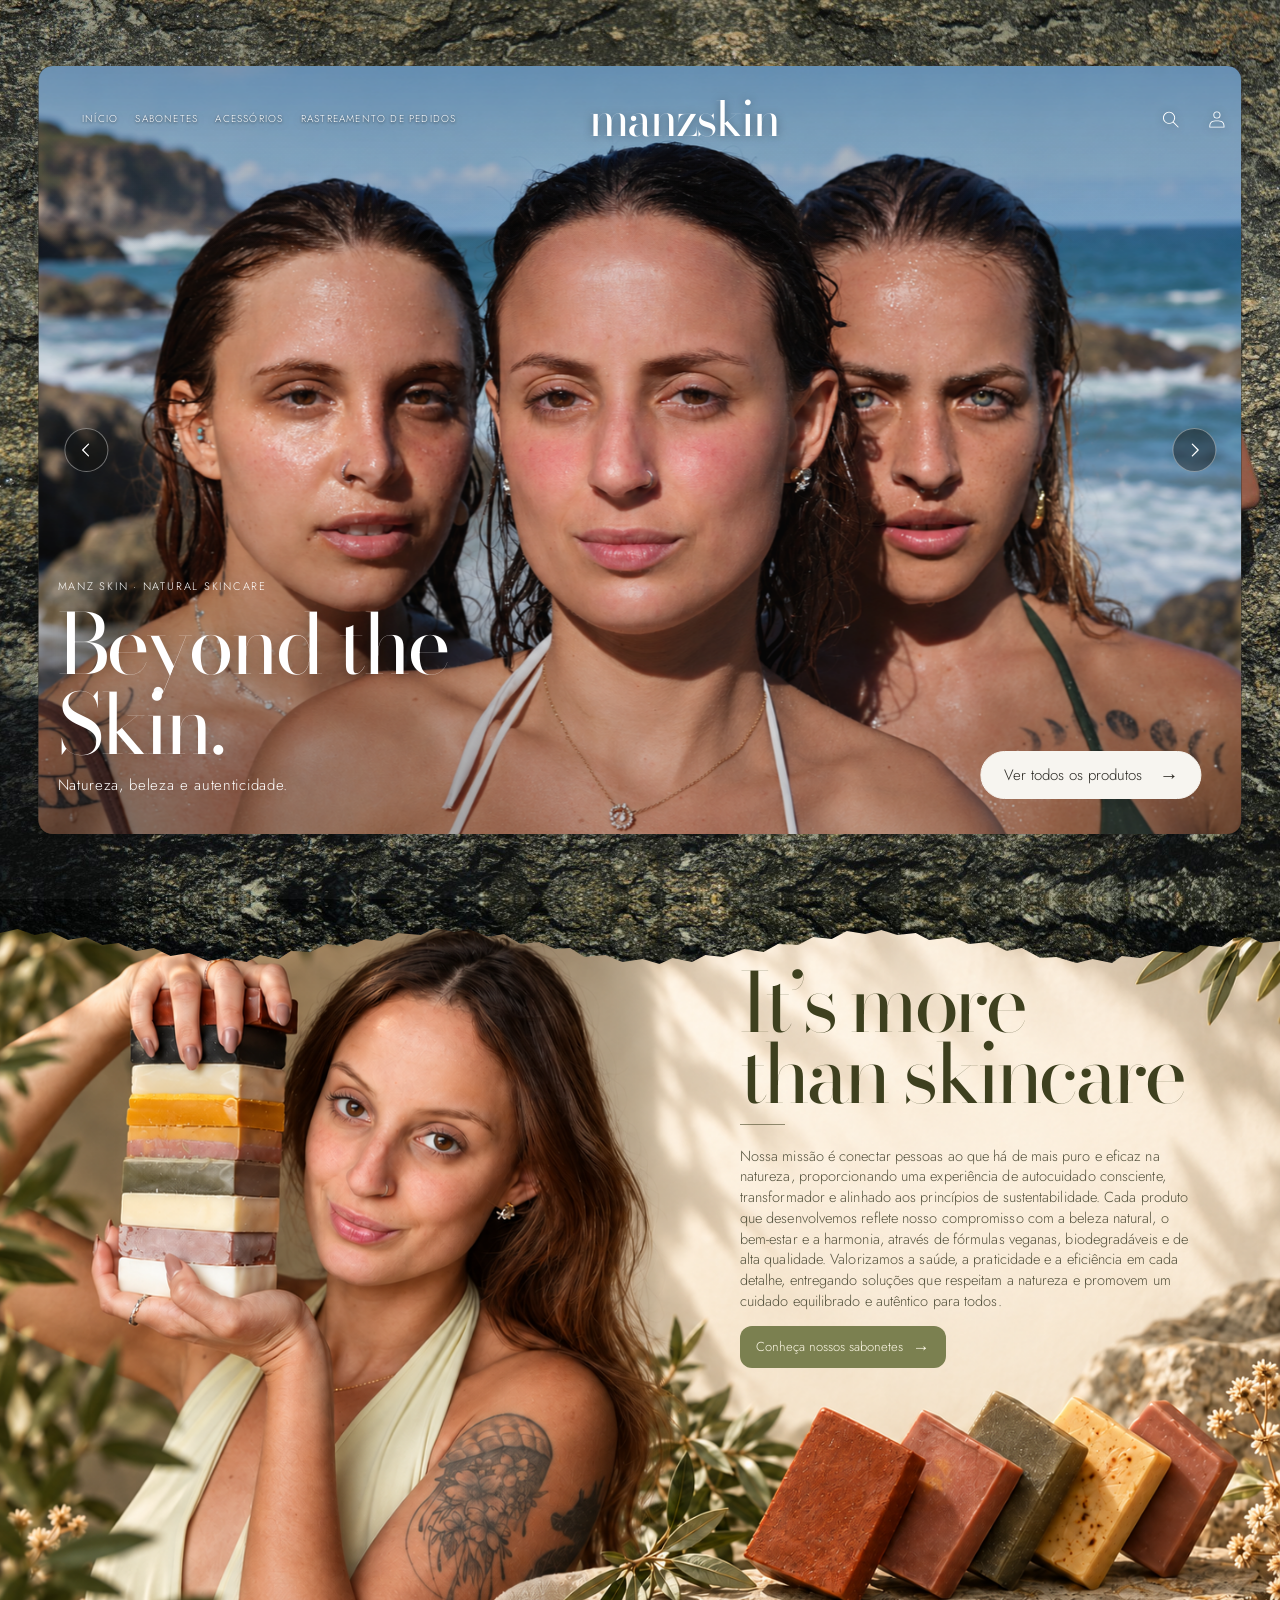
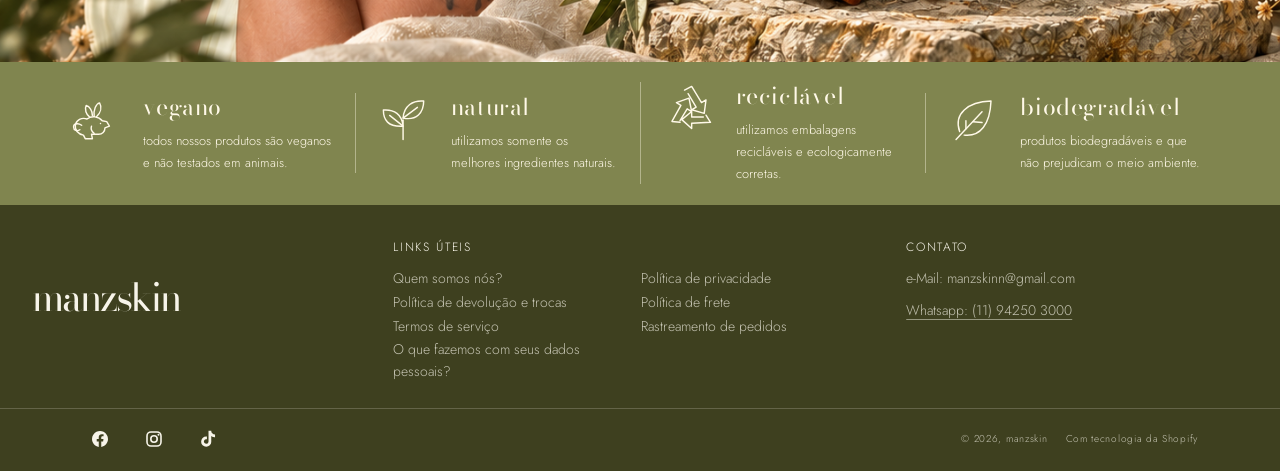
==== commit 8b1b99ee: "chore: checkpoint Manz Skin desktop e arquitetura Shopify" ====
--- a/local-preview/hero-v2/index.html
+++ b/local-preview/hero-v2/index.html
@@ -4,7 +4,7 @@
     <meta charset="utf-8">
     <meta name="viewport" content="width=device-width, initial-scale=1">
     <meta name="theme-color" content="#ffffff">
-    <title>Manz Skin — Hero V2 · Prévia local</title>
+    <title>Manz Skin — Hero V3 + missão · Prévia local</title>
     <link rel="preload" href="../../assets/manz-bodoni-moda-latin.woff2" as="font" type="font/woff2" crossorigin>
     <link rel="preload" href="../../assets/manz-jost-light-latin.woff2" as="font" type="font/woff2" crossorigin>
     <link rel="stylesheet" href="../../assets/base.css">
@@ -12,17 +12,20 @@
     <link rel="stylesheet" href="../hero-v1/local.css">
     <link rel="stylesheet" href="../../assets/manz-hero-v1.css">
     <link rel="stylesheet" href="../../assets/manz-hero-v2.css">
+    <link rel="stylesheet" href="../../assets/manz-more-than-skincare.css">
+    <link rel="stylesheet" href="../../assets/manz-footer.css">
     <link rel="stylesheet" href="local-v2.css">
+    <link rel="stylesheet" href="../preview-ui.css">
     <script src="../../assets/global.js" defer></script>
-    <script src="../../assets/manz-hero-gsap.min.js" defer></script>
     <script src="../../assets/manz-hero-v1.js" defer></script>
     <script src="../hero-v1/local.js" defer></script>
+    <script src="../navigation.js" defer></script>
   </head>
   <body class="manz-hero-page manz-hero-v2-active">
     <a class="local-skip-link" href="#MainContent">Pular para o conteúdo</a>
     <main id="MainContent" tabindex="-1">
       <section class="section-manz-hero-v2">
-        <manz-hero class="manz-hero-shell manz-hero-v2-shell" data-manz-hero data-manz-hero-v2 data-animate="true" style="--manz-hero-v2-frame-width: 90vw; --manz-hero-v2-frame-height: 60vw; --manz-hero-v2-panel-bottom-gap: calc((100svh - min(60vw, 93.333svh)) / 2); --manz-hero-v2-radius: 14px; --manz-hero-v2-background-x: 50%; --manz-hero-v2-background-y: 52%; --manz-hero-v2-portrait-x: 50%; --manz-hero-v2-portrait-y: 50%; --manz-hero-v2-portrait-mobile-x: 50%; --manz-hero-v2-portrait-mobile-y: 45%;">
+        <manz-hero class="manz-hero-shell manz-hero-v2-shell" data-manz-hero data-manz-hero-v2 data-manz-carousel data-manz-carousel-interval="5000" data-manz-carousel-duration="800" style="--manz-hero-v2-frame-width: 94vw; --manz-hero-v2-frame-height: 60vw; --manz-hero-v2-panel-bottom-gap: calc((100svh - min(60vw, 93.333svh)) / 2); --manz-hero-v2-radius: 14px; --manz-hero-v2-background-x: 50%; --manz-hero-v2-background-y: 52%; --manz-hero-v2-portrait-x: 50%; --manz-hero-v2-portrait-y: 50%; --manz-hero-v2-portrait-mobile-x: 50%; --manz-hero-v2-portrait-mobile-y: 45%;">
           <div class="manz-hero-v2" aria-labelledby="ManzHeroV2Title-local">
             <div class="manz-hero-v2__background" aria-hidden="true">
               <img class="manz-hero-v2__background-image" src="../../assets/manz-hero-v2-soaps-1920.jpg" srcset="../../assets/manz-hero-v2-soaps-960.jpg 960w, ../../assets/manz-hero-v2-soaps-1920.jpg 1920w, ../../assets/manz-hero-v2-soaps-2880.jpg 2880w" sizes="100vw" width="2880" height="1920" alt="" loading="eager" fetchpriority="high">
@@ -32,10 +35,10 @@
       <div class="header-wrapper">
         <header class="header header--top-center header--mobile-center page-width header--has-menu header--has-account">
           <nav class="manz-hero-nav" aria-label="Navegação principal">
-            <a class="manz-hero-nav__link" href="#MainContent" aria-current="page">INÍCIO</a>
-            <span class="manz-hero-nav__link" aria-disabled="true">SABONETES</span>
-            <span class="manz-hero-nav__link" aria-disabled="true">ACESSÓRIOS</span>
-            <span class="manz-hero-nav__link" aria-disabled="true">RASTREAMENTO DE PEDIDOS</span>
+            <a class="manz-hero-nav__link" href="#" data-local-route="home" aria-current="page">INÍCIO</a>
+            <a class="manz-hero-nav__link" href="#" data-local-route="soaps">SABONETES</a>
+            <a class="manz-hero-nav__link" href="#" data-local-route="accessories">ACESSÓRIOS</a>
+            <a class="manz-hero-nav__link" href="#" data-local-route="tracking">RASTREAMENTO DE PEDIDOS</a>
           </nav>
 
           <header-drawer data-breakpoint="tablet">
@@ -53,10 +56,10 @@
                       <ul class="menu-drawer__menu has-submenu list-menu" role="list">
                         <li class="manz-hero-drawer-links">
                           <nav class="manz-hero-nav manz-hero-nav--mobile" aria-label="Navegação mobile">
-                            <a class="manz-hero-nav__link" href="#MainContent">INÍCIO</a>
-                            <span class="manz-hero-nav__link" aria-disabled="true">SABONETES</span>
-                            <span class="manz-hero-nav__link" aria-disabled="true">ACESSÓRIOS</span>
-                            <span class="manz-hero-nav__link" aria-disabled="true">RASTREAMENTO DE PEDIDOS</span>
+                            <a class="manz-hero-nav__link" href="#" data-local-route="home">INÍCIO</a>
+                            <a class="manz-hero-nav__link" href="#" data-local-route="soaps">SABONETES</a>
+                            <a class="manz-hero-nav__link" href="#" data-local-route="accessories">ACESSÓRIOS</a>
+                            <a class="manz-hero-nav__link" href="#" data-local-route="tracking">RASTREAMENTO DE PEDIDOS</a>
                           </nav>
                         </li>
                       </ul>
@@ -68,7 +71,7 @@
           </header-drawer>
 
           <div class="header__heading">
-            <a class="header__heading-link link link--text focus-inset" href="#MainContent" aria-label="Manz Skin, início"><span class="manz-hero-wordmark">manzskin</span></a>
+            <a class="header__heading-link link link--text focus-inset" href="#" data-local-route="home" aria-label="Manz Skin, início"><span class="manz-hero-wordmark">manzskin</span></a>
           </div>
 
           <div class="header__icons">
@@ -88,9 +91,29 @@
       </div>
     </div>
 
-              <img class="manz-hero__image manz-hero-v2__portrait" src="../../assets/manz-hero-v1-1920.jpg" srcset="../../assets/manz-hero-v1-960.jpg 960w, ../../assets/manz-hero-v1-1920.jpg 1920w, ../../assets/manz-hero-v1-2880.jpg 2880w" sizes="(min-width: 750px) 90vw, 100vw" width="2880" height="1920" alt="Três modelos à beira-mar na campanha Manz Skin" loading="eager" fetchpriority="high">
-              <div class="manz-hero-v2__copy-shade" aria-hidden="true"></div>
-              <a class="manz-hero-v2__cta" href="https://manz.skin/collections/all" target="_blank" rel="noopener">
+              <div class="manz-hero-carousel__viewport" id="ManzHeroCarousel-local" data-manz-carousel-viewport role="region" aria-roledescription="carousel" aria-label="Fotografias da campanha Manz Skin">
+                <div class="manz-hero-carousel__track" data-manz-carousel-track>
+                  <div class="manz-hero-carousel__slide" data-manz-carousel-slide data-slide-index="0" role="group" aria-roledescription="slide" aria-label="1 de 4" style="--manz-hero-slide-focus-x: 50%; --manz-hero-slide-focus-y: 50%; --manz-hero-slide-mobile-x: 50%; --manz-hero-slide-mobile-y: 50%; --manz-hero-slide-fit: cover;">
+                    <img class="manz-hero__image manz-hero-v2__portrait manz-hero-carousel__image" src="../../assets/manz-hero-slide-01-retrato-tres-mulheres.png" srcset="../../assets/manz-hero-slide-01-retrato-tres-mulheres.png 1672w" sizes="(min-width: 750px) 94vw, 100vw" width="1672" height="941" alt="Retrato das três mulheres à beira-mar na campanha Manz Skin" loading="eager" fetchpriority="high" decoding="async">
+                  </div>
+                  <div class="manz-hero-carousel__slide" data-manz-carousel-slide data-slide-index="1" role="group" aria-roledescription="slide" aria-label="2 de 4" aria-hidden="true" style="--manz-hero-slide-focus-x: 50%; --manz-hero-slide-focus-y: 40%; --manz-hero-slide-mobile-x: 50%; --manz-hero-slide-mobile-y: 50%; --manz-hero-slide-fit: cover;">
+                    <img class="manz-hero__image manz-hero-v2__portrait manz-hero-carousel__image" src="../../assets/manz-hero-slide-02-2400.jpg" srcset="../../assets/manz-hero-slide-02-960.jpg 960w, ../../assets/manz-hero-slide-02-1600.jpg 1600w, ../../assets/manz-hero-slide-02-2400.jpg 2400w" sizes="(min-width: 750px) 94vw, 100vw" width="2400" height="1600" alt="Modelo ruiva segurando um sabonete artesanal Manz Skin" loading="lazy" fetchpriority="low" decoding="async">
+                  </div>
+                  <div class="manz-hero-carousel__slide" data-manz-carousel-slide data-slide-index="2" role="group" aria-roledescription="slide" aria-label="3 de 4" aria-hidden="true" style="--manz-hero-slide-focus-x: 50%; --manz-hero-slide-focus-y: 50%; --manz-hero-slide-mobile-x: 50%; --manz-hero-slide-mobile-y: 50%; --manz-hero-slide-fit: cover;">
+                    <img class="manz-hero__image manz-hero-v2__portrait manz-hero-carousel__image" src="../../assets/manz-hero-slide-03-2400.jpg" srcset="../../assets/manz-hero-slide-03-960.jpg 960w, ../../assets/manz-hero-slide-03-1600.jpg 1600w, ../../assets/manz-hero-slide-03-2400.jpg 2400w" sizes="(min-width: 750px) 94vw, 100vw" width="2400" height="1526" alt="Três modelos com roupas de praia na campanha Manz Skin" loading="lazy" fetchpriority="low" decoding="async">
+                  </div>
+                  <div class="manz-hero-carousel__slide" data-manz-carousel-slide data-slide-index="3" role="group" aria-roledescription="slide" aria-label="4 de 4" aria-hidden="true" style="--manz-hero-slide-focus-x: 50%; --manz-hero-slide-focus-y: 52%; --manz-hero-slide-mobile-x: 50%; --manz-hero-slide-mobile-y: 50%; --manz-hero-slide-fit: cover;">
+                    <img class="manz-hero__image manz-hero-v2__portrait manz-hero-carousel__image" src="../../assets/manz-hero-slide-04-2400.jpg" srcset="../../assets/manz-hero-slide-04-960.jpg 960w, ../../assets/manz-hero-slide-04-1600.jpg 1600w, ../../assets/manz-hero-slide-04-2400.jpg 2400w" sizes="(min-width: 750px) 94vw, 100vw" width="2400" height="1600" alt="Sabonetes artesanais acompanhados de ingredientes naturais e argilas" loading="lazy" fetchpriority="low" decoding="async">
+                  </div>
+                </div>
+              </div>
+              <button class="manz-hero-v2__carousel-control manz-hero-v2__carousel-control--previous" type="button" data-manz-carousel-previous aria-label="Fotografia anterior" aria-controls="ManzHeroCarousel-local">
+                <svg viewBox="0 0 24 24" aria-hidden="true" focusable="false"><path d="m14.5 5-7 7 7 7" /></svg>
+              </button>
+              <button class="manz-hero-v2__carousel-control manz-hero-v2__carousel-control--next" type="button" data-manz-carousel-next aria-label="Próxima fotografia" aria-controls="ManzHeroCarousel-local">
+                <svg viewBox="0 0 24 24" aria-hidden="true" focusable="false"><path d="m9.5 5 7 7-7 7" /></svg>
+              </button>
+              <a class="manz-hero-v2__cta" href="#" data-local-route="all-products">
                 Ver todos os produtos <span aria-hidden="true">→</span>
               </a>
             </div>
@@ -103,8 +126,70 @@
                 <p class="manz-hero__caption">Natureza, beleza e autenticidade.</p>
               </div>
           </div>
+          <div class="manz-rock-transition" aria-hidden="true">
+            <img class="manz-rock-transition__image" src="../../assets/manz-hero-v2-soaps-1920.jpg" srcset="../../assets/manz-hero-v2-soaps-960.jpg 960w, ../../assets/manz-hero-v2-soaps-1920.jpg 1920w, ../../assets/manz-hero-v2-soaps-2880.jpg 2880w" sizes="100vw" width="2880" height="1920" alt="" loading="eager" fetchpriority="low" decoding="async">
+          </div>
         </manz-hero>
       </section>
+      <section class="manz-more" aria-labelledby="ManzMoreHeading-local">
+        <div class="manz-more__main">
+          <div class="manz-more__plate" aria-hidden="true"><img class="manz-more__plate-image" src="../../assets/manz-more-plate-v1.png" width="1448" height="1086" alt="" loading="lazy" decoding="async"></div>
+          <div class="manz-more__content">
+            <h2 class="manz-more__heading" id="ManzMoreHeading-local"><span>It’s more</span><span>than skincare</span></h2>
+            <p class="manz-more__text">Nossa missão é conectar pessoas ao que há de mais puro e eficaz na natureza, proporcionando uma experiência de autocuidado consciente, transformador e alinhado aos princípios de sustentabilidade. Cada produto que desenvolvemos reflete nosso compromisso com a beleza natural, o bem-estar e a harmonia, através de fórmulas veganas, biodegradáveis e de alta qualidade. Valorizamos a saúde, a praticidade e a eficiência em cada detalhe, entregando soluções que respeitam a natureza e promovem um cuidado equilibrado e autêntico para todos.</p>
+            <a class="manz-more__cta" href="#" data-local-route="soaps">Conheça nossos sabonetes <span aria-hidden="true">→</span></a>
+          </div>
+
+        </div>
+        <ul class="manz-more__features" aria-label="Compromissos Manz Skin"><li class="manz-more__feature"><svg class="manz-more__icon" viewBox="0 0 60 60" fill="none" stroke="currentColor" stroke-width="1.6" stroke-linecap="round" stroke-linejoin="round" aria-hidden="true" focusable="false"><path d="M22 27c-4-3-6-9-4-13 4 1 7 6 7 11m2 1c-1-7 2-14 6-15 3 5 1 11-3 15M19 29c-6-2-12 1-13 7-1 5 3 10 9 11l2 4h8l-1-5h8c4 0 7-3 7-7l5-2-3-5-5-1c-4-5-12-6-17-2Z"/><path d="M13 36c-4-3-9-2-9 2s4 5 7 3m23-7h.1M24 37c-1 3 0 6 3 8"/></svg><div class="manz-more__feature-copy"><h3 class="manz-more__feature-title">vegano</h3><p class="manz-more__feature-text">todos nossos produtos são veganos e não testados em animais.</p></div></li>
+<li class="manz-more__feature"><svg class="manz-more__icon" viewBox="0 0 60 60" fill="none" stroke="currentColor" stroke-width="1.6" stroke-linecap="round" stroke-linejoin="round" aria-hidden="true" focusable="false"><path d="M28 52V30m0 7C11 38 6 30 6 19c12-1 21 5 22 18Zm0-9C29 14 39 8 51 9c0 13-8 22-23 19Z"/><path d="m13 25 15 12m0-9 16-12"/></svg><div class="manz-more__feature-copy"><h3 class="manz-more__feature-title">natural</h3><p class="manz-more__feature-text">utilizamos somente os melhores ingredientes naturais.</p></div></li>
+<li class="manz-more__feature"><svg class="manz-more__icon" viewBox="0 0 60 60" fill="none" stroke="currentColor" stroke-width="1.6" stroke-linecap="round" stroke-linejoin="round" aria-hidden="true" focusable="false"><path d="m24 9 8-4 11 18 5-3-2 15-14-4 5-3-9-15m20 24 5 8-21 1v6L21 42l11-9v6h13M19 45l-9-1 10-18-5-3 14-5 3 15-5-3-8 13"/></svg><div class="manz-more__feature-copy"><h3 class="manz-more__feature-title">reciclável</h3><p class="manz-more__feature-text">utilizamos embalagens recicláveis e ecologicamente corretas.</p></div></li>
+<li class="manz-more__feature"><svg class="manz-more__icon" viewBox="0 0 60 60" fill="none" stroke="currentColor" stroke-width="1.6" stroke-linecap="round" stroke-linejoin="round" aria-hidden="true" focusable="false"><path d="M13 43c-7-20 9-33 35-34-1 26-12 40-30 38m-9 5 29-31"/><path d="M20 40v-9m8 1 10 1"/></svg><div class="manz-more__feature-copy"><h3 class="manz-more__feature-title">biodegradável</h3><p class="manz-more__feature-text">produtos biodegradáveis e que não prejudicam o meio ambiente.</p></div></li></ul>
+      </section>
     </main>
+    <footer class="footer manz-footer" aria-label="Rodapé Manz Skin">
+      <div class="footer__content-top page-width">
+        <div class="footer__blocks-wrapper grid">
+          <section class="footer-block grid__item manz-footer__brand">
+            <p class="manz-footer__wordmark">manzskin</p>
+          </section>
+          <nav class="footer-block grid__item manz-footer__links" aria-labelledby="FooterLinksHeading-local">
+            <h2 class="footer-block__heading" id="FooterLinksHeading-local">Links Úteis</h2>
+            <ul class="footer-block__details-content list-unstyled">
+              <li><a href="#" data-local-route="about">Quem somos nós?</a></li>
+              <li><a href="#" data-local-route="privacy-policy">Política de privacidade</a></li>
+              <li><a href="#" data-local-route="refund-policy">Política de devolução e trocas</a></li>
+              <li><a href="#" data-local-route="shipping-policy">Política de frete</a></li>
+              <li><a href="#" data-local-route="terms-of-service">Termos de serviço</a></li>
+              <li><a href="#" data-local-route="tracking">Rastreamento de pedidos</a></li>
+              <li><a href="#" data-local-route="personal-data">O que fazemos com seus dados pessoais?</a></li>
+            </ul>
+          </nav>
+          <section class="footer-block grid__item manz-footer__contact" aria-labelledby="FooterContactHeading-local">
+            <h2 class="footer-block__heading" id="FooterContactHeading-local">Contato</h2>
+            <div class="footer-block__details-content rte">
+              <p>e-Mail: manzskinn@gmail.com</p>
+              <p><a href="https://wa.me/5511942503000?text=Ol%C3%A1+Manz%2C+tudo+bem%3F+Poderiam+me+ajudar%3F" target="_blank" rel="noopener">Whatsapp: (11) 94250 3000</a></p>
+            </div>
+          </section>
+        </div>
+      </div>
+      <div class="footer__content-bottom">
+        <div class="footer__content-bottom-wrapper page-width">
+          <div class="footer__copyright caption">
+            <ul class="list-unstyled list-social footer__list-social manz-footer__social" role="list" aria-label="Redes sociais">
+              <li class="list-social__item"><a href="https://www.facebook.com/people/Manz-Skin/100087001575916/" class="link list-social__link" aria-label="Facebook Manz Skin"><svg class="icon icon-facebook" viewBox="0 0 20 20" aria-hidden="true"><path fill="currentColor" d="M18 10.049C18 5.603 14.419 2 10 2c-4.419 0-8 3.603-8 8.049C2 14.067 4.925 17.396 8.75 18v-5.624H6.719v-2.328h2.03V8.275c0-2.017 1.195-3.132 3.023-3.132.874 0 1.79.158 1.79.158v1.98h-1.009c-.994 0-1.303.621-1.303 1.258v1.51h2.219l-.355 2.326H11.25V18c3.825-.604 6.75-3.933 6.75-7.951Z"/></svg></a></li>
+              <li class="list-social__item"><a href="https://www.instagram.com/manzskin/" class="link list-social__link" aria-label="Instagram Manz Skin"><svg class="icon icon-instagram" viewBox="0 0 20 20" aria-hidden="true"><rect x="3" y="3" width="14" height="14" rx="4" fill="none" stroke="currentColor" stroke-width="1.6"/><circle cx="10" cy="10" r="3.2" fill="none" stroke="currentColor" stroke-width="1.6"/><circle cx="14.5" cy="5.7" r="1" fill="currentColor"/></svg></a></li>
+              <li class="list-social__item"><a href="https://www.tiktok.com/@manzskin" class="link list-social__link" aria-label="TikTok Manz Skin"><svg class="icon icon-tiktok" viewBox="0 0 20 20" aria-hidden="true"><path fill="currentColor" d="M10.511 1.705h2.74s-.157 3.51 3.795 3.768v2.711s-2.114.129-3.796-1.158l.028 5.606A5.073 5.073 0 1 1 8.213 7.56h.708v2.785a2.298 2.298 0 1 0 1.618 2.205L10.51 1.705Z"/></svg></a></li>
+            </ul>
+            <div class="manz-footer__copyright-copy">
+              <small class="copyright__content">&copy; <span id="ManzFooterYear">2026</span>, <a href="#" data-local-route="home">manzskin</a></small>
+              <small class="copyright__content">Com tecnologia da Shopify</small>
+            </div>
+          </div>
+        </div>
+      </div>
+    </footer>
+    <script>document.getElementById('ManzFooterYear').textContent = new Date().getFullYear();</script>
   </body>
 </html>
--- a/assets/manz-hero-v1.css
+++ b/assets/manz-hero-v1.css
@@ -54,26 +54,92 @@
   max-width: none;
   object-fit: cover;
   object-position: var(--manz-hero-focus-x, 50%) var(--manz-hero-focus-y, 50%);
-  transform-origin: center;
-}
-
-.manz-hero__shade {
-  position: absolute;
+}
+
+/* Only the photo track moves; the Hero surface and its content stay fixed. */
+.manz-hero-carousel__viewport {
+  position: absolute;
+  z-index: 0;
   inset: 0;
-  pointer-events: none;
-  background:
-    linear-gradient(180deg, rgb(0 0 0 / var(--manz-hero-overlay-top, 0.15)) 0%, transparent 24%),
-    linear-gradient(0deg, rgb(0 0 0 / var(--manz-hero-overlay-bottom, 0.22)) 0%, transparent 48%);
+  overflow: hidden;
+  border-radius: inherit;
+}
+
+.manz-hero-carousel__track {
+  position: relative;
+  display: flex;
+  flex-wrap: nowrap;
+  gap: 0;
+  column-gap: 0;
+  width: 100%;
+  height: 100%;
+  transform: translate3d(0, 0, 0);
+  transition: transform 800ms cubic-bezier(0.22, 0.61, 0.36, 1);
+}
+
+.manz-hero-carousel__slide {
+  position: relative;
+  box-sizing: border-box;
+  flex: 0 0 calc(100% + 1px);
+  width: calc(100% + 1px);
+  height: 100%;
+  margin: 0 -1px 0 0;
+  padding: 0;
+  border: 0;
+  overflow: hidden;
+}
+
+.manz-hero-carousel__image {
+  object-fit: var(--manz-hero-slide-fit, cover);
+  object-position: var(--manz-hero-slide-focus-x, 50%) var(--manz-hero-slide-focus-y, 50%);
+}
+
+.manz-hero-carousel__empty {
+  position: absolute;
+  inset: 0;
+  display: block;
+  background: linear-gradient(135deg, #d9d4c9, #eeeae1);
 }
 
 .manz-hero__copy {
   position: absolute;
+  z-index: 3;
   right: clamp(20px, 4vw, 64px);
   bottom: clamp(22px, 3.2svh, 42px);
   left: clamp(20px, 2.3vw, 40px);
   max-width: 860px;
   color: #fff;
-}
+  text-shadow: 0 1px 16px rgb(14 18 15 / 22%);
+}
+
+.manz-hero__cta {
+  position: absolute;
+  z-index: 3;
+  right: clamp(34px, 3.2vw, 52px);
+  bottom: clamp(28px, 3.8svh, 46px);
+  display: inline-flex;
+  min-width: 212px;
+  min-height: 48px;
+  align-items: center;
+  justify-content: space-between;
+  gap: 18px;
+  padding: 0 21px;
+  border: 1px solid #f8f6ef;
+  border-radius: 999px;
+  background: #f8f6ef;
+  box-shadow: 0 8px 24px rgb(18 20 17 / 12%);
+  color: #292721;
+  font-family: 'Manz Jost', sans-serif;
+  font-size: 15px;
+  font-weight: 400;
+  line-height: 1.3;
+  text-decoration: none;
+  transition: background-color 160ms ease, box-shadow 160ms ease;
+}
+
+.manz-hero__cta span { flex: 0 0 auto; font-size: 19px; line-height: 1; }
+.manz-hero__cta:hover { background: #fff; box-shadow: 0 10px 28px rgb(18 20 17 / 16%); }
+.manz-hero__cta:focus-visible { outline: 2px solid #fff; outline-offset: 4px; }
 
 .manz-hero__eyebrow,
 .manz-hero__caption {
@@ -106,7 +172,6 @@
 
 .manz-hero__line {
   display: block;
-  overflow: hidden;
   padding-bottom: 0.16em;
   margin-bottom: -0.16em;
 }
@@ -310,6 +375,9 @@
 }
 
 @media (max-width: 989px) {
+  .manz-hero__copy { bottom: 94px; }
+  .manz-hero__cta { right: 20px; bottom: 20px; min-width: 0; min-height: 46px; padding-inline: 17px; }
+
   .manz-hero__image {
     object-position: var(--manz-hero-focus-mobile-x, 50%) var(--manz-hero-focus-y, 50%);
   }
@@ -340,7 +408,7 @@
 
   .manz-hero__copy {
     left: 20px;
-    bottom: max(26px, env(safe-area-inset-bottom));
+    bottom: max(88px, calc(env(safe-area-inset-bottom) + 78px));
   }
 
   .manz-hero__title {
@@ -360,7 +428,7 @@
 
 @media (max-height: 500px) and (orientation: landscape) {
   .manz-hero__copy {
-    bottom: 18px;
+    bottom: 78px;
   }
 
   .manz-hero__title {
@@ -389,8 +457,13 @@
 }
 
 @media (prefers-reduced-motion: reduce) {
+  .manz-hero-carousel__track {
+    transition: none;
+  }
+
   .manz-hero-page .header,
-  .manz-hero-page .header__icon .icon {
+  .manz-hero-page .header__icon .icon,
+  .manz-hero__cta {
     animation: none;
     transition: none;
   }
--- a/assets/manz-hero-v2.css
+++ b/assets/manz-hero-v2.css
@@ -1,6 +1,7 @@
 .section-manz-hero-v2,
 .manz-hero-page .section-manz-hero-v2,
 .manz-hero-v2-shell {
+  position: relative;
   display: block;
   width: 100%;
   max-width: none;
@@ -8,8 +9,43 @@
   padding: 0;
 }
 
+/* Desktop seam only: continue the real rock without changing either layout. */
+.manz-rock-transition { display: none; }
+@media (min-width: 990px) {
+  /* Apply only when the institutional section immediately follows this Hero.
+     Shopify wraps each section; the local preview uses its section directly. */
+  .section-manz-hero-v2:has(+ .section-manz-more) .manz-rock-transition,
+  .section-manz-hero-v2:has(+ .manz-more) .manz-rock-transition {
+    display: block;
+    position: absolute;
+    z-index: 3;
+    top: calc(100% - 1px);
+    left: 0;
+    width: 100%;
+    height: 70px;
+    overflow: hidden;
+    pointer-events: none;
+    -webkit-mask: url('manz-rock-edge.svg') 0 0 / 100% 100% no-repeat;
+    mask: url('manz-rock-edge.svg') 0 0 / 100% 100% no-repeat;
+  }
+  .manz-rock-transition__image {
+    display: block;
+    position: absolute;
+    top: -1px;
+    left: 0;
+    width: 100%;
+    max-width: none;
+    height: 100vh;
+    height: 100svh;
+    object-fit: cover;
+    object-position: var(--manz-hero-v2-background-x) var(--manz-hero-v2-background-y);
+    /* Reflect only the exposed bottom strip for continuous pixels at the join. */
+    transform: scaleY(-1);
+  }
+}
+
 .manz-hero-v2-shell {
-  --manz-hero-v2-frame-width: 90vw;
+  --manz-hero-v2-frame-width: 94vw;
   --manz-hero-v2-frame-height: 60vw;
   --manz-hero-v2-panel-bottom-gap: calc((100svh - min(var(--manz-hero-v2-frame-height), 93.333svh)) / 2);
   --manz-hero-v2-radius: 14px;
@@ -49,17 +85,51 @@
   object-position: var(--manz-hero-v2-background-x) var(--manz-hero-v2-background-y);
 }
 
+/* Keep the stone source untouched; add only a faint warm veil and top text protection. */
+.manz-hero-v2__background::after {
+  position: absolute;
+  z-index: 1;
+  inset: 0;
+  background:
+    linear-gradient(180deg, rgb(0 0 0 / 20%) 0%, rgb(0 0 0 / 9%) 22%, transparent 46%),
+    rgb(248 245 238 / 3%);
+  content: '';
+  pointer-events: none;
+}
+
 .manz-hero-v2__panel {
   position: absolute;
   z-index: 1;
   top: 50%;
   left: 50%;
-  width: min(var(--manz-hero-v2-frame-width), 140svh);
+  width: min(var(--manz-hero-v2-frame-width), 94vw);
   height: min(var(--manz-hero-v2-frame-height), 93.333svh);
   overflow: hidden;
   border-radius: var(--manz-hero-v2-radius);
   background: #302b25;
   transform: translate(-50%, -50%);
+}
+
+/* Keep the slide photographs untouched; these fixed overlays protect the header,
+   lower-left copy and lower-right CTA without moving with the track. */
+.manz-hero-v2__panel::before,
+.manz-hero-v2__panel::after {
+  position: absolute;
+  z-index: 1;
+  inset: 0;
+  content: '';
+  pointer-events: none;
+}
+
+.manz-hero-v2__panel::before {
+  background: rgb(248 245 238 / 2.5%);
+}
+
+.manz-hero-v2__panel::after {
+  background:
+    radial-gradient(ellipse 82% 54% at 0% 100%, rgb(0 0 0 / 46%) 0%, rgb(0 0 0 / 24%) 48%, rgb(0 0 0 / 8%) 74%, transparent 100%),
+    radial-gradient(ellipse 52% 44% at 100% 100%, rgb(0 0 0 / 36%) 0%, rgb(0 0 0 / 19%) 48%, rgb(0 0 0 / 6%) 74%, transparent 100%),
+    linear-gradient(180deg, rgb(0 0 0 / 20%) 0%, rgb(0 0 0 / 9%) 22%, transparent 46%);
 }
 
 .manz-hero-v2__portrait {
@@ -69,15 +139,11 @@
   max-width: none;
   object-fit: cover;
   object-position: var(--manz-hero-v2-portrait-x) var(--manz-hero-v2-portrait-y);
-  transform-origin: center;
-}
-
-.manz-hero-v2__copy-shade {
-  position: absolute;
-  z-index: 1;
-  inset: 42% 0 0;
-  pointer-events: none;
-  background: linear-gradient(0deg, rgb(0 0 0 / 36%) 0%, rgb(0 0 0 / 15%) 42%, transparent 100%);
+}
+
+.manz-hero-v2-shell .manz-hero-carousel__image {
+  object-fit: var(--manz-hero-slide-fit, cover);
+  object-position: var(--manz-hero-slide-focus-x, 50%) var(--manz-hero-slide-focus-y, 50%);
 }
 
 .manz-hero-v2-shell .manz-hero__copy {
@@ -90,7 +156,7 @@
   bottom: clamp(32px, 5vh, 54px);
   bottom: calc(var(--manz-hero-v2-panel-bottom-gap, 0px) + clamp(24px, 4.1vh, 54px));
   left: 50%;
-  width: min(var(--manz-hero-v2-frame-width), 140svh);
+  width: min(var(--manz-hero-v2-frame-width), 94vw);
   max-width: none;
   padding-left: calc(clamp(22px, 3.1vw, 52px) + clamp(35px, 3vw, 45px));
   padding-right: clamp(22px, 3.1vw, 52px);
@@ -136,7 +202,7 @@
   width: fit-content;
   max-width: calc(100% - 64px);
   padding: 0 22px;
-  border: 1px solid rgb(247 245 240 / 92%);
+  border: 1px solid #f7f5f0;
   border-radius: 999px;
   background: #f7f5f0;
   color: #292721;
@@ -166,22 +232,88 @@
   outline-offset: 4px;
 }
 
-body.manz-hero-v2-active .section-header::before {
-  position: absolute;
-  z-index: 0;
-  inset: 0 0 auto;
-  height: clamp(92px, 16svh, 156px);
-  background: linear-gradient(180deg, rgb(0 0 0 / 22%), rgb(0 0 0 / 9%) 50%, transparent);
-  content: '';
-  pointer-events: none;
-}
+.manz-hero-v2__carousel-control {
+  position: absolute;
+  z-index: 6;
+  top: 50%;
+  display: inline-flex;
+  width: 44px;
+  height: 44px;
+  align-items: center;
+  justify-content: center;
+  padding: 0;
+  border: 1px solid rgb(255 255 255 / 38%);
+  border-radius: 50%;
+  background: rgb(20 19 17 / 44%);
+  color: #fff;
+  cursor: pointer;
+  -webkit-tap-highlight-color: transparent;
+  transform: translateY(-50%);
+  transition: background-color 180ms ease, border-color 180ms ease, transform 180ms ease;
+}
+
+.manz-hero-v2__carousel-control--previous { left: clamp(20px, 2vw, 28px); }
+.manz-hero-v2__carousel-control--next { right: clamp(20px, 2vw, 28px); }
+
+.manz-hero-v2__carousel-control svg {
+  display: block;
+  width: 20px;
+  height: 20px;
+  fill: none;
+  stroke: currentColor;
+  stroke-width: 1.5;
+  stroke-linecap: round;
+  stroke-linejoin: round;
+}
+
+.manz-hero-v2__carousel-control:hover {
+  border-color: rgb(255 255 255 / 62%);
+  background: rgb(20 19 17 / 62%);
+}
+
+.manz-hero-v2__carousel-control--previous:hover { transform: translate(-1px, -50%); }
+.manz-hero-v2__carousel-control--next:hover { transform: translate(1px, -50%); }
+.manz-hero-v2__carousel-control:active { transform: translateY(-50%) scale(0.96); }
+
+.manz-hero-v2__carousel-control:focus-visible {
+  outline: 2px solid #fff;
+  outline-offset: 3px;
+}
+
+.manz-hero-v2__carousel-control[hidden] { display: none !important; }
 
 body.manz-hero-v2-active .section-header .header {
   position: relative;
   z-index: 1;
 }
 
+body.manz-hero-v2-active .section-header .manz-hero-wordmark {
+  font-size: 48px;
+  text-shadow: 0 1px 10px rgb(0 0 0 / 35%);
+}
+
+body.manz-hero-v2-active .section-header .manz-hero-nav__link {
+  color: #fff;
+  font-size: clamp(11px, 0.88vw, 13px);
+  font-weight: 400;
+  letter-spacing: 0.12em;
+  text-shadow: 0 1px 3px rgb(0 0 0 / 68%), 0 2px 12px rgb(0 0 0 / 28%);
+}
+
+body.manz-hero-v2-active .section-header .header__icon {
+  color: #fff;
+  filter: drop-shadow(0 1px 4px rgb(0 0 0 / 38%));
+}
+
 @media (max-width: 989px) {
+  body.manz-hero-v2-active .section-header .manz-hero-wordmark {
+    font-size: 36px;
+  }
+
+  .manz-hero-v2-shell .manz-hero-carousel__image {
+    object-position: var(--manz-hero-slide-mobile-x, 50%) var(--manz-hero-slide-mobile-y, 50%);
+  }
+
   .manz-hero-v2-shell .manz-hero__copy {
     grid-template-columns: minmax(0, 1fr);
     row-gap: 8px;
@@ -211,16 +343,6 @@
 }
 
 @media (max-width: 749px) {
-  body.manz-hero-v2-active .manz-hero-v2::after {
-    position: absolute;
-    z-index: 0;
-    inset: auto 0 0;
-    height: 46%;
-    background: linear-gradient(180deg, transparent, rgb(0 0 0 / 24%) 42%, rgb(0 0 0 / 42%));
-    content: '';
-    pointer-events: none;
-  }
-
   .manz-hero-v2__panel {
     width: calc(100% - 12px);
     height: auto;
@@ -231,10 +353,6 @@
 
   .manz-hero-v2__portrait {
     object-position: var(--manz-hero-v2-portrait-mobile-x) var(--manz-hero-v2-portrait-mobile-y);
-  }
-
-  .manz-hero-v2__copy-shade {
-    display: none;
   }
 
   .manz-hero-v2-shell .manz-hero__copy {
@@ -273,10 +391,18 @@
   }
 }
 
+@media (max-width: 360px) {
+  body.manz-hero-v2-active .section-header .manz-hero-wordmark {
+    font-size: 26px;
+  }
+}
+
 @media (prefers-reduced-motion: reduce) {
   .manz-hero-v2__panel > .manz-hero-v2__cta {
     transition: none;
   }
+
+  .manz-hero-v2__carousel-control { transition: none; }
 }
 
 @media (max-height: 500px) and (orientation: landscape) {
@@ -289,9 +415,3 @@
     bottom: 15px;
   }
 }
-
-@media (prefers-reduced-motion: reduce) {
-  .manz-hero-v2__portrait {
-    transform: none !important;
-  }
-}
--- a/assets/manz-more-than-skincare.css
+++ b/assets/manz-more-than-skincare.css
@@ -0,0 +1,130 @@
+.manz-more {
+  width: 100%;
+  margin: 0;
+  background: var(--manz-more-section-background, #f5efdf);
+  color: var(--manz-more-body-color, #54523d);
+}
+.manz-more *, .manz-more *::before, .manz-more *::after { box-sizing: border-box; }
+.manz-more__main { position: relative; aspect-ratio: 1448 / 862; }
+.manz-more__plate { position: absolute; inset: 0; overflow: hidden; background: var(--manz-more-section-background, #f5efdf); }
+.manz-more__plate-placeholder { width: 100%; height: 100%; }
+.manz-more__plate-image {
+  display: block;
+  width: 100%;
+  max-width: none;
+  height: auto;
+  /* The full 4:3 plate includes an empty lower band. Clip only that band. */
+}
+.manz-more__content {
+  position: absolute;
+  z-index: 1;
+  left: 57.8%;
+  top: 8.8%;
+  width: 35.6%;
+}
+.manz-more__heading {
+  margin: 0;
+  color: var(--manz-more-heading-color, #3e401f);
+  font-family: 'Manz Bodoni', 'Bodoni Moda', 'Times New Roman', serif;
+  font-weight: 400;
+  font-size: 6.4vw;
+  letter-spacing: -.055em;
+  line-height: .87;
+}
+.manz-more__heading span { display: block; white-space: nowrap; }
+.manz-more__heading::after {
+  content: '';
+  display: block;
+  width: 3.5vw;
+  height: 1px;
+  margin-top: 1.15vw;
+  background: currentColor;
+  opacity: .55;
+}
+.manz-more__text {
+  margin: 1.6vw 0 0;
+  font-family: 'Manz Jost', 'Jost', sans-serif;
+  font-size: 1.14vw;
+  font-weight: 300;
+  line-height: 1.42;
+  letter-spacing: .006em;
+  text-wrap: pretty;
+}
+.manz-more__cta {
+  display: inline-flex;
+  align-items: center;
+  justify-content: center;
+  gap: 10px;
+  min-height: 42px;
+  max-width: 100%;
+  margin-top: clamp(14px, 1.15vw, 20px);
+  padding: 9px 16px;
+  border-radius: 12px;
+  background: var(--manz-more-button-background, #7b8050);
+  color: var(--manz-more-button-text-color, #fff9e8);
+  font-family: 'Manz Jost', 'Jost', sans-serif;
+  font-size: clamp(13px, .92vw, 15px);
+  font-weight: 400;
+  line-height: 1.35;
+  text-decoration: none;
+}
+.manz-more__cta span { font-size: 17px; transition: transform 180ms ease; }
+.manz-more__cta:hover span { transform: translateX(4px); }
+.manz-more__cta:focus-visible { outline: 2px solid currentColor; outline-offset: 5px; }
+.manz-more__features {
+  display: grid;
+  grid-template-columns: repeat(4, minmax(0, 1fr));
+  align-items: center;
+  min-height: clamp(108px, 11vw, 152px);
+  margin: 0;
+  padding: clamp(14px, 1.6vw, 22px) 5.5vw;
+  list-style: none;
+  background: var(--manz-more-features-background, #80854f);
+  color: var(--manz-more-features-text-color, #fff9e8);
+}
+.manz-more__feature {
+  display: flex;
+  align-items: flex-start;
+  gap: 1.5vw;
+  min-width: 0;
+  padding-inline: 1.7vw;
+}
+.manz-more__feature:first-child { padding-left: 0; }
+.manz-more__feature:last-child { padding-right: 0; }
+.manz-more__feature + .manz-more__feature { border-left: 1px solid rgb(255 249 232 / 40%); }
+.manz-more__icon { width: 4.2vw; height: 4.2vw; flex: 0 0 4.2vw; }
+.manz-more__feature-copy { min-width: 0; }
+.manz-more__feature-title {
+  margin: 0 0 .7vw;
+  color: inherit;
+  font-family: 'Manz Bodoni', 'Bodoni Moda', serif;
+  font-size: 1.8vw;
+  overflow-wrap: anywhere;
+  font-weight: 400;
+  line-height: 1.2;
+}
+.manz-more__feature-text {
+  margin: 0;
+  font-family: 'Manz Jost', 'Jost', sans-serif;
+  font-size: 1vw;
+  font-weight: 300;
+  line-height: 1.7;
+}
+/* Simple fallback only. Desktop remains the approved composition. */
+@media (max-width: 989px) {
+  .manz-more__main { aspect-ratio: auto; }
+  .manz-more__plate { position: relative; aspect-ratio: 1448 / 862; }
+  .manz-more__content { position: relative; inset: auto; width: auto; padding: 32px 24px; }
+  .manz-more__heading { font-size: clamp(38px, 7vw, 64px); }
+  .manz-more__heading span { white-space: normal; }
+  .manz-more__heading::after { width: 50px; margin-top: 20px; }
+  .manz-more__text { margin-top: 20px; font-size: 16px; line-height: 1.6; }
+  .manz-more__cta { min-height: 42px; margin-top: 18px; padding: 9px 16px; gap: 12px; font-size: 14px; border-radius: 12px; }
+  .manz-more__cta span { font-size: 18px; }
+  .manz-more__features { grid-template-columns: repeat(2, minmax(0, 1fr)); gap: 22px 18px; padding: 24px; }
+  .manz-more__feature { padding: 0; border: 0 !important; gap: 12px; }
+  .manz-more__icon { width: 40px; height: 40px; flex-basis: 40px; }
+  .manz-more__feature-title { margin-bottom: 10px; font-size: 23px; }
+  .manz-more__feature-text { font-size: 14px; }
+}
+@media (prefers-reduced-motion: reduce) { .manz-more__cta span { transition: none; } }
--- a/assets/manz-footer.css
+++ b/assets/manz-footer.css
@@ -0,0 +1,255 @@
+/* Manz Skin editorial treatment for the existing global Sense footer. */
+.manz-footer {
+  --manz-footer-background: #3e401f;
+  --manz-footer-foreground: #f7f4e9;
+  --manz-footer-muted: rgb(247 244 233 / 72%);
+  margin-top: 0;
+  border: 0;
+  background: var(--manz-footer-background) !important;
+  background-image: none !important;
+  color: var(--manz-footer-foreground);
+}
+
+.manz-footer,
+.manz-footer * {
+  box-sizing: border-box;
+}
+
+.manz-footer .footer__content-top.page-width {
+  width: min(100% - 64px, 1240px);
+  max-width: 1240px;
+  padding: clamp(24px, 2.7vw, 38px) 0 clamp(18px, 2vw, 28px);
+}
+
+.manz-footer .footer__blocks-wrapper.grid {
+  display: grid;
+  grid-template-columns: minmax(150px, 0.85fr) minmax(300px, 1.25fr) minmax(210px, 0.9fr);
+  gap: clamp(22px, 3vw, 48px);
+  margin: 0;
+}
+
+.manz-footer .footer-block.grid__item {
+  width: auto;
+  min-width: 0;
+  margin: 0;
+  padding: 0;
+}
+
+.manz-footer .manz-footer__brand { grid-column: 1; grid-row: 1; }
+.manz-footer .manz-footer__links { grid-column: 2; grid-row: 1; }
+.manz-footer .manz-footer__contact { grid-column: 3; grid-row: 1; }
+
+.manz-footer .footer-block__heading {
+  margin: 0 0 12px;
+  color: var(--manz-footer-foreground);
+  font-family: 'Manz Jost', 'Jost', sans-serif;
+  font-size: 12px;
+  font-weight: 500;
+  letter-spacing: 0.14em;
+  line-height: 1.4;
+  text-transform: uppercase;
+}
+
+.manz-footer .manz-footer__brand .footer-block-image,
+.manz-footer .manz-footer__brand .footer-block-image.center,
+.manz-footer .footer-block__brand-info {
+  margin-inline: 0;
+  text-align: left !important;
+}
+
+.manz-footer .footer-block-image {
+  margin: 0;
+}
+
+.manz-footer .footer-block__image-wrapper {
+  margin: 0;
+}
+
+.manz-footer .footer-block__image-wrapper img {
+  display: block;
+  width: 100%;
+  height: auto;
+  max-height: 88px;
+  object-fit: contain;
+  object-position: left center;
+}
+
+.manz-footer__wordmark {
+  display: inline-block;
+  color: var(--manz-footer-foreground);
+  font-family: 'Manz Bodoni', 'Bodoni Moda', Georgia, serif;
+  font-size: clamp(32px, 3vw, 44px);
+  font-weight: 400;
+  letter-spacing: -0.055em;
+  line-height: 1;
+}
+
+.manz-footer .footer-block__details-content,
+.manz-footer .footer-block__details-content.rte,
+.manz-footer .footer-block__details-content.list-unstyled {
+  margin: 0;
+  padding: 0;
+  color: var(--manz-footer-muted);
+  font-family: 'Manz Jost', 'Jost', sans-serif;
+  font-size: 14px;
+  font-weight: 300;
+  line-height: 1.55;
+}
+
+.manz-footer .manz-footer__links .footer-block__details-content.list-unstyled {
+  display: grid;
+  grid-template-columns: repeat(2, minmax(0, 1fr));
+  column-gap: clamp(12px, 1.6vw, 24px);
+  row-gap: 2px;
+}
+
+.manz-footer .footer-block__details-content li + li {
+  margin-top: 0;
+}
+
+.manz-footer .footer-block__details-content a,
+.manz-footer .footer__content-bottom a {
+  color: inherit;
+  text-decoration: none;
+  text-underline-offset: 4px;
+  transition: color 160ms ease, text-decoration-color 160ms ease;
+}
+
+.manz-footer .footer-block__details-content a:hover,
+.manz-footer .footer__content-bottom a:hover {
+  color: var(--manz-footer-foreground);
+  text-decoration: underline;
+}
+
+.manz-footer .footer-block__details-content.rte p {
+  margin: 0 0 10px;
+}
+
+.manz-footer .footer-block__details-content.rte a {
+  text-decoration: underline;
+  text-decoration-color: rgb(247 244 233 / 48%);
+  text-underline-offset: 4px;
+}
+
+.manz-footer .footer-block--newsletter {
+  margin: 0;
+  padding: 0;
+}
+
+.manz-footer .footer__content-bottom {
+  border-top: 1px solid rgb(247 244 233 / 20%);
+  padding: 0;
+}
+
+.manz-footer .footer__content-bottom-wrapper.page-width {
+  width: min(100% - 64px, 1240px);
+  max-width: 1240px;
+}
+
+.manz-footer .footer__content-bottom-wrapper--center {
+  justify-content: flex-start;
+}
+
+.manz-footer .footer__copyright {
+  display: flex;
+  width: 100%;
+  flex-wrap: wrap;
+  align-items: center;
+  justify-content: space-between;
+  gap: 12px 24px;
+  padding: 12px 0 14px;
+  color: var(--manz-footer-muted);
+  font-family: 'Manz Jost', 'Jost', sans-serif;
+  font-size: 12px;
+  line-height: 1.6;
+}
+
+.manz-footer__copyright-copy {
+  display: flex;
+  flex-wrap: wrap;
+  gap: 8px 18px;
+}
+
+.manz-footer .manz-footer__social {
+  display: flex;
+  gap: 18px;
+  margin: 0;
+}
+
+.manz-footer .manz-footer__social .list-social__link {
+  width: 36px;
+  height: 36px;
+  padding: 8px;
+  color: var(--manz-footer-foreground);
+}
+
+.manz-footer .manz-footer__social .icon {
+  width: 20px;
+  height: 20px;
+}
+
+.manz-footer .footer__content-bottom .policies {
+  display: flex;
+  flex-wrap: wrap;
+  gap: 8px 18px;
+  margin: 8px 0 0;
+}
+
+.manz-footer .footer__payment .list-payment {
+  justify-content: flex-start;
+}
+
+@media screen and (max-width: 989px) {
+  .manz-footer .footer__content-top.page-width,
+  .manz-footer .footer__content-bottom-wrapper.page-width {
+    width: min(100% - 40px, 680px);
+  }
+
+  .manz-footer .footer__blocks-wrapper.grid {
+    grid-template-columns: minmax(0, 1fr) minmax(0, 1fr);
+    gap: 26px 24px;
+  }
+
+  .manz-footer .manz-footer__brand { grid-column: 1; grid-row: 1; }
+  .manz-footer .manz-footer__links { grid-column: 1; grid-row: 2; }
+  .manz-footer .manz-footer__contact { grid-column: 2; grid-row: 1 / span 2; }
+}
+
+@media screen and (max-width: 600px) {
+  .manz-footer .footer__content-top.page-width,
+  .manz-footer .footer__content-bottom-wrapper.page-width {
+    width: calc(100% - 40px);
+  }
+
+  .manz-footer .footer__blocks-wrapper.grid {
+    grid-template-columns: minmax(0, 1fr);
+    gap: 22px;
+  }
+
+  .manz-footer .manz-footer__brand,
+  .manz-footer .manz-footer__links,
+  .manz-footer .manz-footer__contact {
+    grid-column: 1;
+    grid-row: auto;
+  }
+
+  .manz-footer .footer-block__heading {
+    margin-bottom: 10px;
+  }
+
+  .manz-footer .manz-footer__links .footer-block__details-content.list-unstyled {
+    grid-template-columns: minmax(0, 1fr);
+  }
+
+  .manz-footer .footer__copyright {
+    align-items: flex-start;
+    flex-direction: column;
+  }
+}
+
+@media (prefers-reduced-motion: reduce) {
+  .manz-footer .footer-block__details-content a,
+  .manz-footer .footer__content-bottom a {
+    transition: none;
+  }
+}
--- a/local-preview/hero-v2/local-v2.css
+++ b/local-preview/hero-v2/local-v2.css
@@ -10,11 +10,6 @@
   transform: none !important;
 }
 
-body.manz-hero-v2-active .section-header::before {
-  height: clamp(112px, 17svh, 174px);
-  background: linear-gradient(180deg, rgb(0 0 0 / 46%) 0%, rgb(0 0 0 / 24%) 54%, transparent 100%);
-}
-
 body.manz-hero-v2-active .section-header .header-wrapper {
   background: transparent;
   border: 0;
@@ -35,14 +30,25 @@
 
 body.manz-hero-v2-active .section-header .manz-hero-nav__link {
   min-height: 44px;
-  font-size: clamp(11px, 0.83vw, 13px);
-  letter-spacing: 0.13em;
-  text-shadow: 0 1px 8px rgb(0 0 0 / 22%);
+  color: #fff;
+  font-size: clamp(11px, 0.88vw, 13px);
+  font-weight: 400;
+  letter-spacing: 0.12em;
+  text-shadow: 0 1px 3px rgb(0 0 0 / 68%), 0 2px 12px rgb(0 0 0 / 28%);
 }
 
 body.manz-hero-v2-active .section-header .header__heading-link,
 body.manz-hero-v2-active .section-header .header__icon {
-  text-shadow: 0 1px 8px rgb(0 0 0 / 22%);
+  text-shadow: 0 1px 10px rgb(0 0 0 / 35%);
+}
+
+body.manz-hero-v2-active .section-header .manz-hero-wordmark {
+  font-size: 48px;
+}
+
+body.manz-hero-v2-active .section-header .header__icon {
+  color: #fff;
+  filter: drop-shadow(0 1px 4px rgb(0 0 0 / 38%));
 }
 
 .manz-hero-v2-shell .manz-hero__copy {
@@ -88,17 +94,13 @@
   }
 
   .manz-hero-v2__panel {
-    overflow: visible;
-    border-radius: 0;
-    background: transparent;
+    overflow: hidden;
+    border-radius: var(--manz-hero-v2-radius, 14px);
+    background: #302b25;
   }
 
   .manz-hero-v2__panel:has(header-drawer details[open]) {
     z-index: 4;
-  }
-
-  .manz-hero-v2__portrait {
-    border-radius: 8px;
   }
 
   .manz-hero-v2-shell .manz-hero__copy {
@@ -129,25 +131,23 @@
 }
 
 @media (max-width: 749px) {
+  .manz-hero-v2__panel {
+    border-radius: 8px;
+  }
+
   body.manz-hero-v2-active .section-header .header {
     min-height: 64px;
     padding-inline: 12px;
   }
 
   body.manz-hero-v2-active .manz-hero-wordmark {
-    font-size: 34px;
+    font-size: 36px;
   }
 
   body.manz-hero-v2-active .section-header .header__icon {
     min-width: 36px;
     width: 36px;
     min-height: 44px;
-  }
-
-  .manz-hero-v2__copy-shade {
-    display: block;
-    inset: 52% 0 0;
-    background: linear-gradient(0deg, rgb(0 0 0 / 42%) 0%, rgb(0 0 0 / 16%) 55%, transparent 100%);
   }
 
   body.manz-hero-v2-active .section-header .manz-hero-nav--mobile .manz-hero-nav__link {
@@ -213,7 +213,7 @@
 
 @media (max-width: 360px) {
   body.manz-hero-v2-active .manz-hero-wordmark {
-    font-size: 24px;
+    font-size: 26px;
   }
 
   body.manz-hero-v2-active .section-header .header__icons .header__search {
--- a/local-preview/preview-ui.css
+++ b/local-preview/preview-ui.css
@@ -0,0 +1,42 @@
+.local-preview-status {
+  position: fixed;
+  z-index: 1000;
+  inset: auto 20px 20px;
+  width: fit-content;
+  max-width: min(680px, calc(100vw - 40px));
+  margin-inline: auto;
+  padding: 13px 18px;
+  border: 1px solid rgb(247 244 233 / 22%);
+  background: #3e401f;
+  color: #f7f4e9;
+  box-shadow: 0 8px 28px rgb(31 32 19 / 22%);
+  font-family: 'Manz Jost', 'Jost', sans-serif;
+  font-size: 13px;
+  line-height: 1.55;
+}
+
+.local-preview-status[hidden] {
+  display: none;
+}
+
+.local-preview-note {
+  margin: 0;
+  padding: 9px 18px;
+  background: #f0ebdd;
+  color: #54523d;
+  font-family: 'Manz Jost', 'Jost', sans-serif;
+  font-size: 11px;
+  letter-spacing: .025em;
+  line-height: 1.45;
+  text-align: center;
+}
+
+@media (max-width: 600px) {
+  .local-preview-status {
+    inset-inline: 12px;
+    bottom: 12px;
+    max-width: calc(100vw - 24px);
+    padding: 11px 14px;
+    font-size: 12px;
+  }
+}
